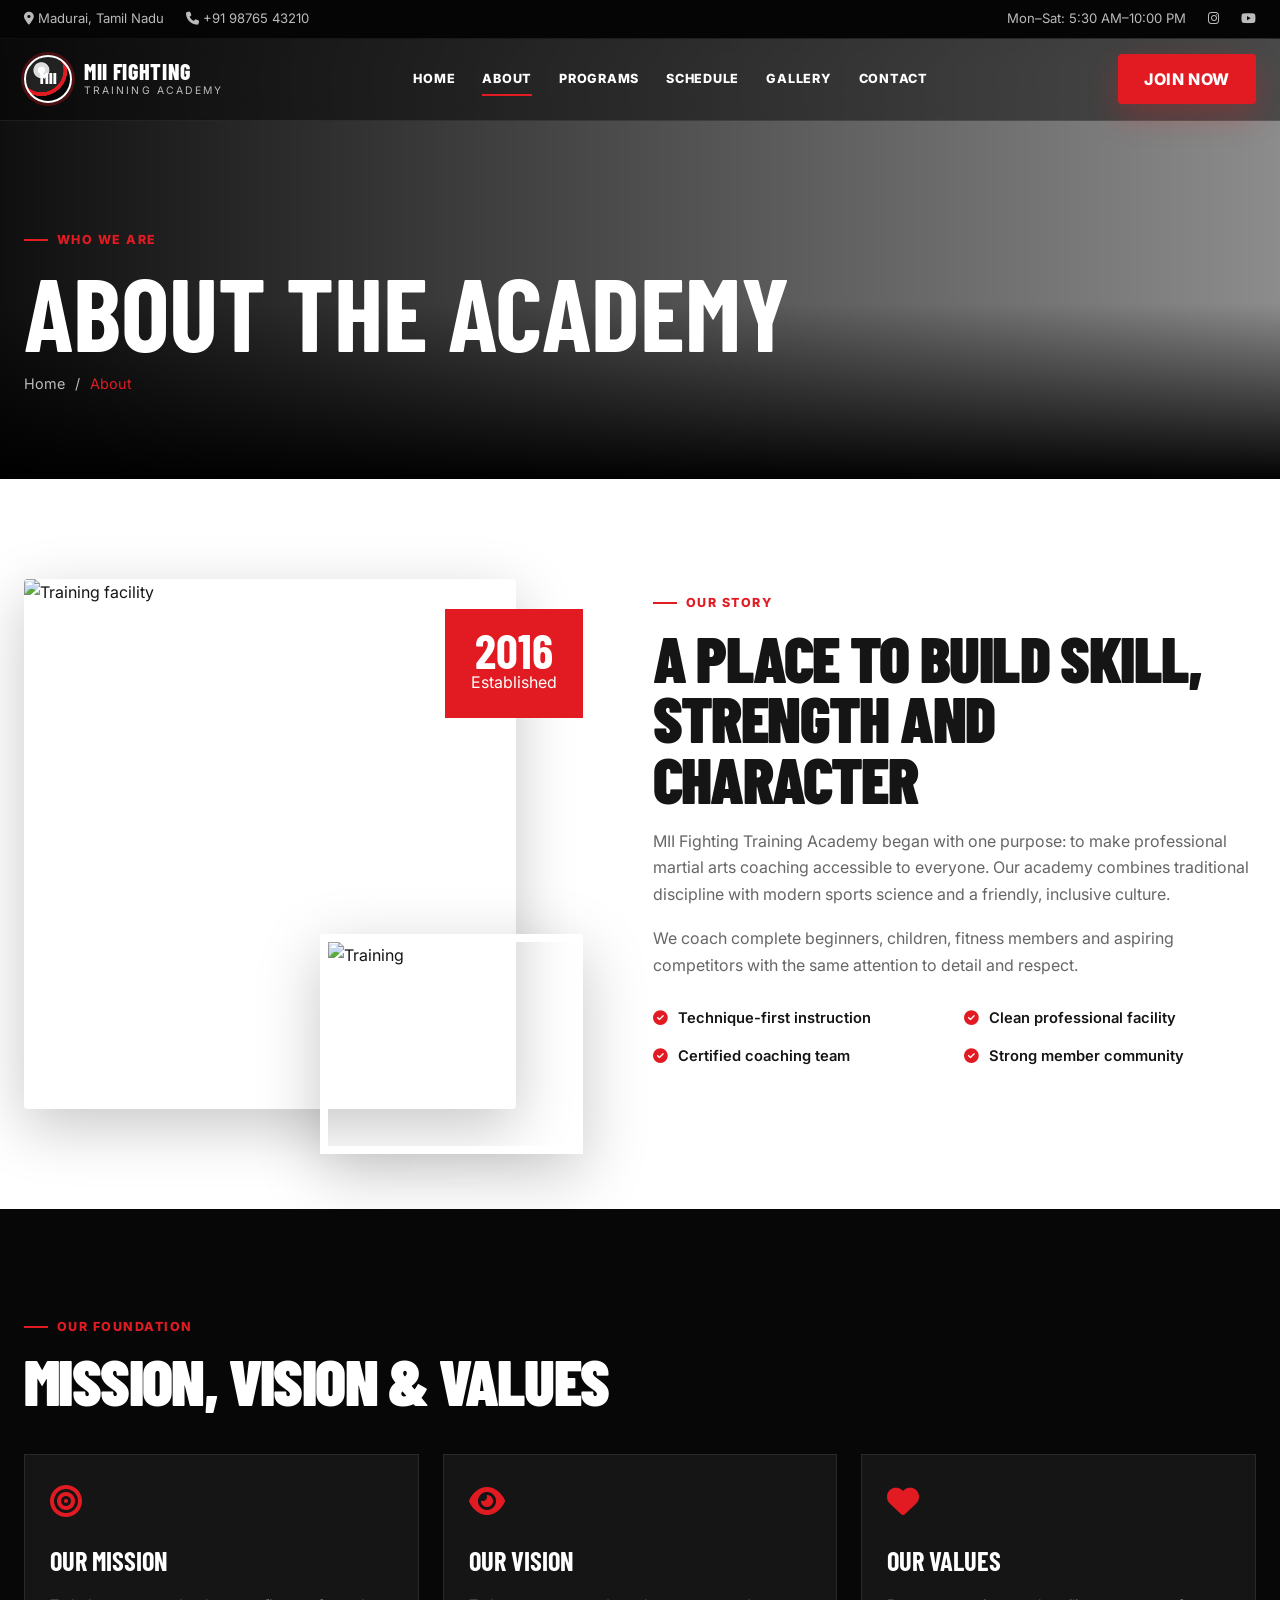
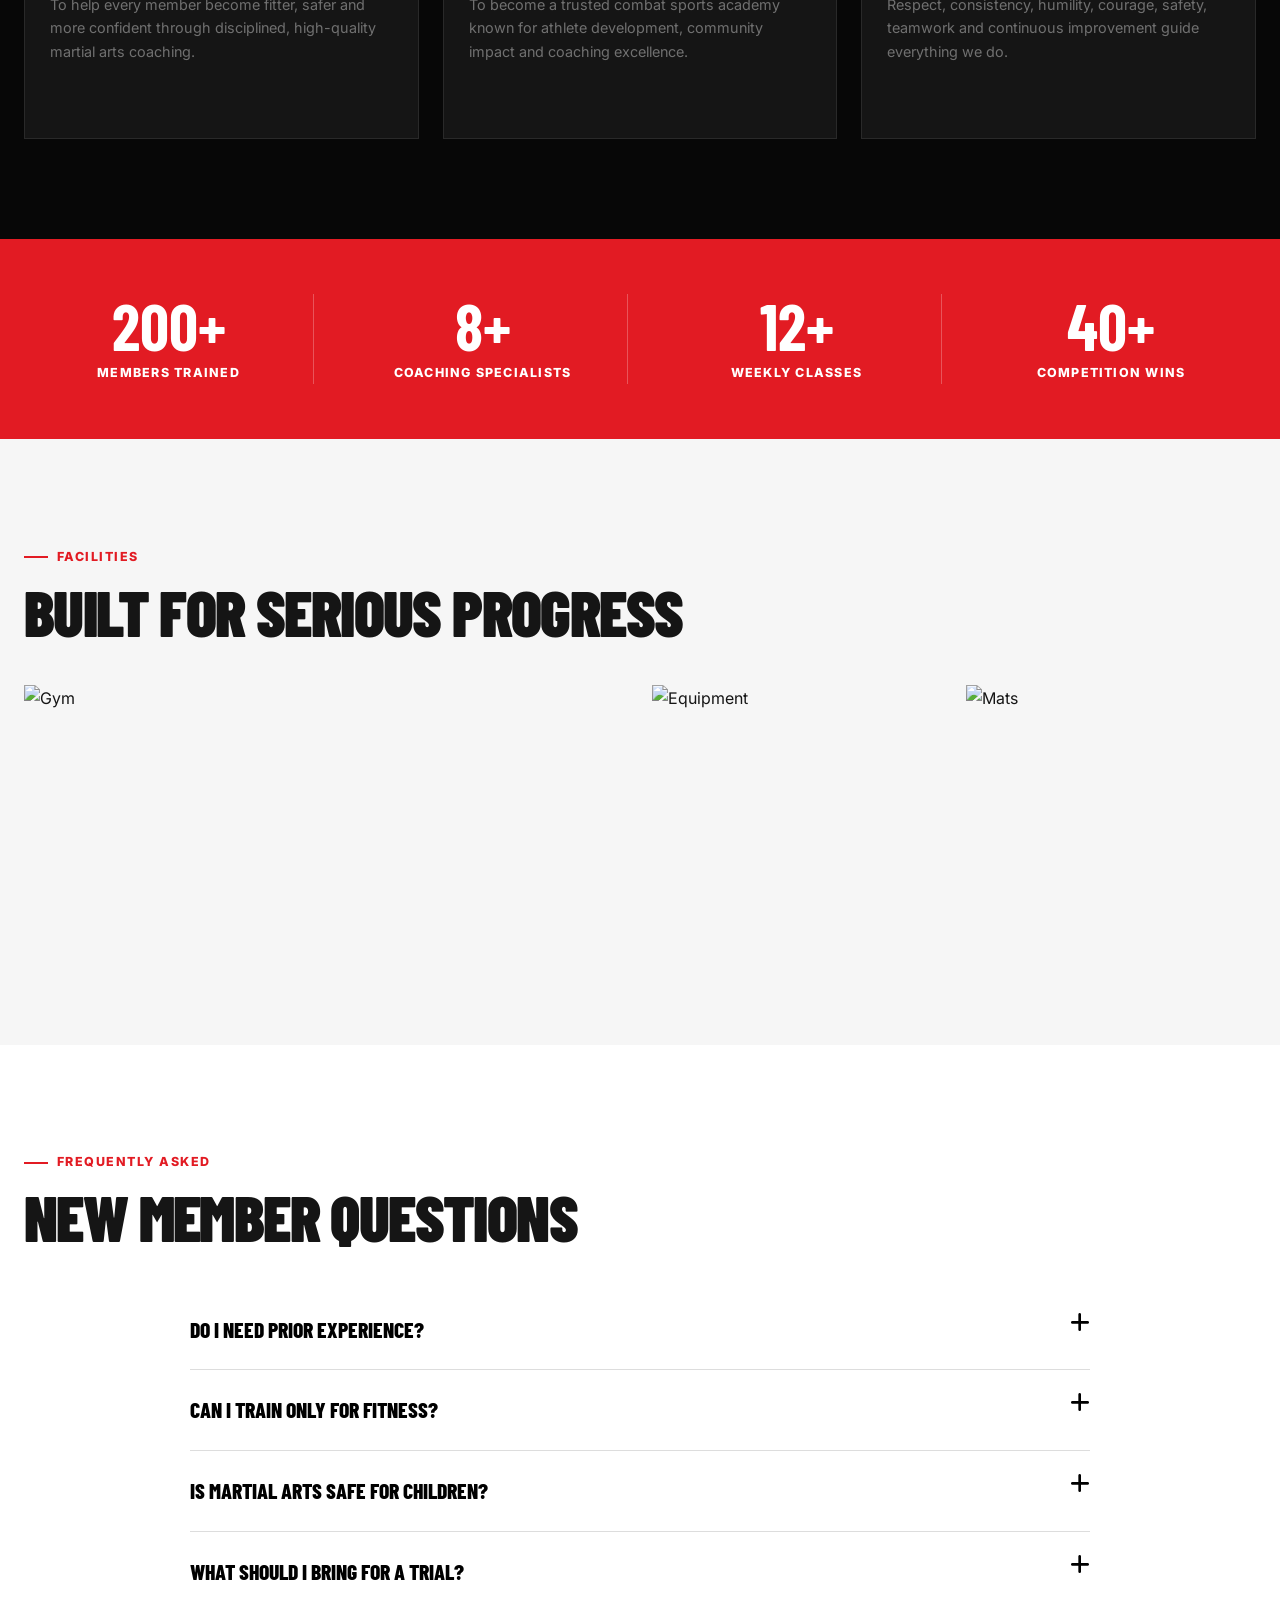
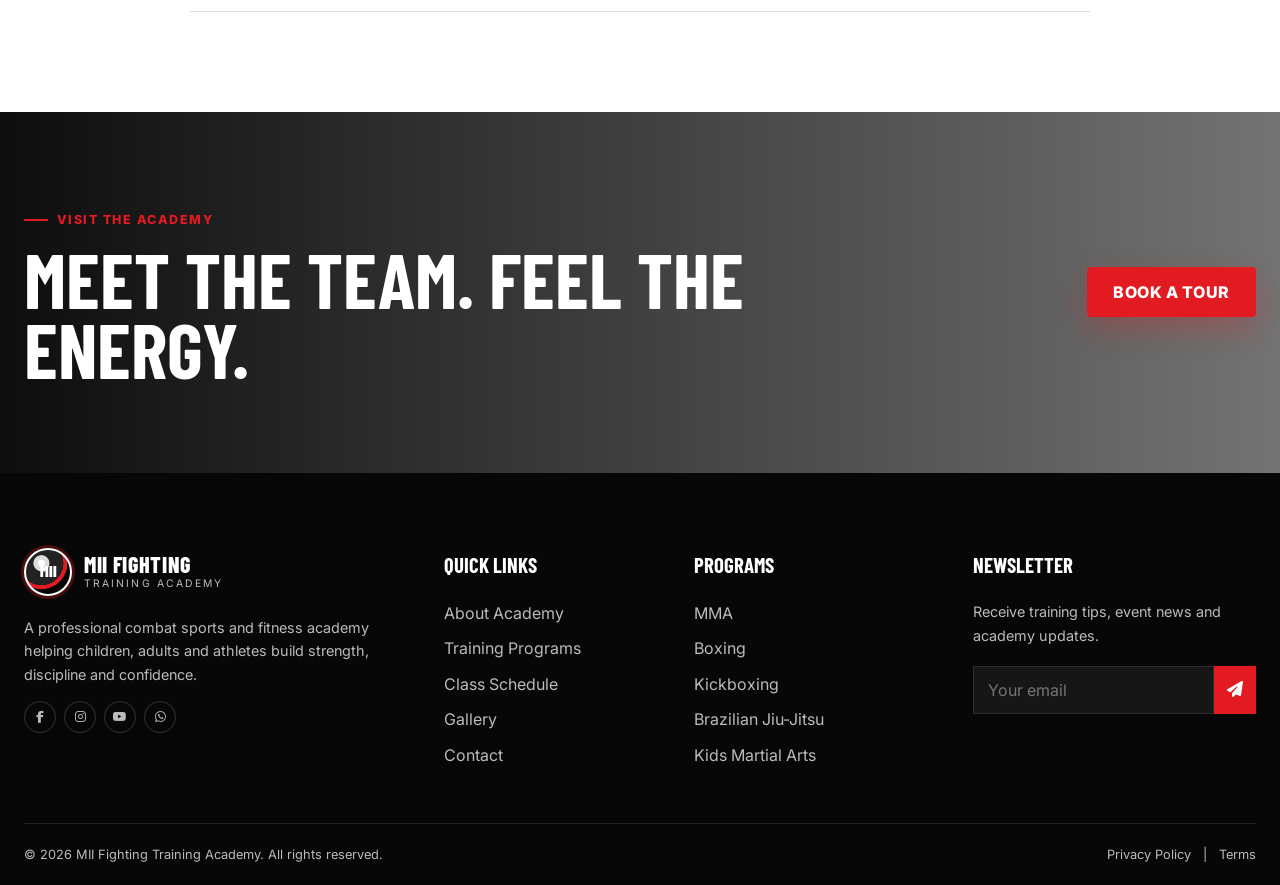
==== about.html @ aabef85d "Initial MII fighting academy website" ====
<!DOCTYPE html>
<html lang="en">
    <head>
        <meta charset="UTF-8">
        <meta name="viewport" content="width=device-width,initial-scale=1">
        <title>About | MII Fighting Academy</title>
        <link rel="stylesheet" href="assets/css/style.css">
        <link rel="stylesheet" href="https://cdnjs.cloudflare.com/ajax/libs/font-awesome/6.5.2/css/all.min.css">
    </head>
    <body>
        <div data-header></div>
        <section class="page-hero" style="background-image:url('https://images.unsplash.com/photo-1552072092-7f9b8d63efcb?auto=format&fit=crop&w=1900&q=90')">
            <div class="container">
                <div class="eyebrow">Who We Are</div>
                <h1>About The Academy</h1>
                <div class="breadcrumbs">
                    <a href="index.html">Home</a> /
                    <span>About</span>
                </div>
            </div>
        </section>
        <section class="section">
            <div class="container grid about-grid">
                <div class="about-visual reveal-left">
                    <img class="about-main" src="https://images.unsplash.com/photo-1534438327276-14e5300c3a48?auto=format&fit=crop&w=1000&q=85" alt="Training facility">
                    <img class="about-small float" src="https://images.unsplash.com/photo-1549476464-37392f717541?auto=format&fit=crop&w=700&q=85" alt="Training">
                    <div class="experience-badge">
                        <strong>2016</strong>
                        <span>Established</span>
                    </div>
                </div>
                <div class="reveal-right">
                    <div class="eyebrow">Our Story</div>
                    <h2 class="section-title">A Place To Build Skill, Strength And Character</h2>
                    <p class="section-copy">MII Fighting Training Academy began with one purpose: to make professional martial arts coaching accessible to everyone. Our academy combines traditional discipline with modern sports science and a friendly, inclusive culture.</p>
                    <p class="section-copy">We coach complete beginners, children, fitness members and aspiring competitors with the same attention to detail and respect.</p>
                    <ul class="check-list">
                        <li>
                            <i class="fa-solid fa-circle-check"></i> Technique-first instruction
                        </li>
                        <li>
                            <i class="fa-solid fa-circle-check"></i> Clean professional facility
                        </li>
                        <li>
                            <i class="fa-solid fa-circle-check"></i> Certified coaching team
                        </li>
                        <li>
                            <i class="fa-solid fa-circle-check"></i> Strong member community
                        </li>
                    </ul>
                </div>
            </div>
        </section>
        <section class="section dark">
            <div class="container">
                <div class="eyebrow">Our Foundation</div>
                <h2 class="section-title">Mission, Vision & Values</h2>
                <div class="grid program-grid">
                    <article class="class-card reveal" style="background:#151515;border-color:#292929;color:white">
                        <i class="fa-solid fa-bullseye"></i>
                        <h3>Our Mission</h3>
                        <p>To help every member become fitter, safer and more confident through disciplined, high-quality martial arts coaching.</p>
                    </article>
                    <article class="class-card reveal" style="background:#151515;border-color:#292929;color:white">
                        <i class="fa-solid fa-eye"></i>
                        <h3>Our Vision</h3>
                        <p>To become a trusted combat sports academy known for athlete development, community impact and coaching excellence.</p>
                    </article>
                    <article class="class-card reveal" style="background:#151515;border-color:#292929;color:white">
                        <i class="fa-solid fa-heart"></i>
                        <h3>Our Values</h3>
                        <p>Respect, consistency, humility, courage, safety, teamwork and continuous improvement guide everything we do.</p>
                    </article>
                </div>
            </div>
        </section>
        <section class="counter-section">
            <div class="container grid counter-grid">
                <div class="counter">
                    <strong data-count="500" data-suffix="+">0</strong>
                    <span>Members Trained</span>
                </div>
                <div class="counter">
                    <strong data-count="20" data-suffix="+">0</strong>
                    <span>Coaching Specialists</span>
                </div>
                <div class="counter">
                    <strong data-count="32" data-suffix="+">0</strong>
                    <span>Weekly Classes</span>
                </div>
                <div class="counter">
                    <strong data-count="100" data-suffix="+">0</strong>
                    <span>Competition Wins</span>
                </div>
            </div>
        </section>
        <section class="section soft">
            <div class="container">
                <div class="eyebrow">Facilities</div>
                <h2 class="section-title">Built For Serious Progress</h2>
                <div class="grid gallery-grid">
                    <div class="gallery-item wide reveal">
                        <img src="https://images.unsplash.com/photo-1571902943202-507ec2618e8f?auto=format&fit=crop&w=1200&q=85" alt="Gym">
                    </div>
                    <div class="gallery-item reveal">
                        <img src="https://images.unsplash.com/photo-1517963879433-6ad2b056d712?auto=format&fit=crop&w=800&q=85" alt="Equipment">
                    </div>
                    <div class="gallery-item reveal">
                        <img src="https://images.unsplash.com/photo-1534367610401-9f5ed68180aa?auto=format&fit=crop&w=800&q=85" alt="Mats">
                    </div>
                </div>
            </div>
        </section>
        <section class="section">
            <div class="container">
                <div class="eyebrow">Frequently Asked</div>
                <h2 class="section-title">New Member Questions</h2>
                <div class="faq-wrap">
                    <div class="faq-item">
                        <button class="faq-question">Do I need prior experience?
                            <i class="fa-solid fa-plus"></i>
                        </button>
                        <div class="faq-answer">
                            <p>No. Most members begin with no experience. Coaches will teach fundamentals and help you progress safely.</p>
                        </div>
                    </div>
                    <div class="faq-item">
                        <button class="faq-question">Can I train only for fitness?
                            <i class="fa-solid fa-plus"></i>
                        </button>
                        <div class="faq-answer">
                            <p>Yes. Competition is optional. Many members train for fitness, confidence, stress relief and self-defence.</p>
                        </div>
                    </div>
                    <div class="faq-item">
                        <button class="faq-question">Is martial arts safe for children?
                            <i class="fa-solid fa-plus"></i>
                        </button>
                        <div class="faq-answer">
                            <p>Our kids sessions are age-appropriate, supervised and focused on control, discipline and safe skill development.</p>
                        </div>
                    </div>
                    <div class="faq-item">
                        <button class="faq-question">What should I bring for a trial?
                            <i class="fa-solid fa-plus"></i>
                        </button>
                        <div class="faq-answer">
                            <p>Wear comfortable sports clothing, carry water and arrive ten minutes early. We provide guidance on equipment after your trial.</p>
                        </div>
                    </div>
                </div>
            </div>
        </section>
        <section class="cta">
            <div class="container cta-inner">
                <div>
                    <div class="eyebrow">Visit The Academy</div>
                    <h2>Meet The Team. Feel The Energy.</h2>
                </div>
                <a class="btn btn-primary" href="contact.html">Book A Tour</a>
            </div>
        </section>
        <div class="lightbox">
            <button class="lightbox-close">×</button>
            <img alt="Gallery preview">
        </div>
        <div data-footer></div>
        <script src="assets/js/components.js"></script>
        <script src="assets/js/main.js"></script>
    </body>
</html>
---- assets/css/style.css ----
@import url('https://fonts.googleapis.com/css2?family=Barlow+Condensed:wght@500;600;700;800;900&family=Inter:wght@400;500;600;700&display=swap');

:root {
  --red: #e21b23;
  --red-dark: #a90f15;
  --black: #070707;
  --black-2: #111;
  --charcoal: #1a1a1a;
  --white: #fff;
  --light: #f4f4f4;
  --muted: #a8a8a8;
  --border: rgba(255, 255, 255, .12);
  --shadow: 0 18px 60px rgba(0, 0, 0, .22);
  --container: 1240px;
}

* {
  box-sizing: border-box;
  margin: 0;
  padding: 0
}

html {
  scroll-behavior: smooth
}

body {
  font-family: Inter, sans-serif;
  background: #fff;
  color: #151515;
  line-height: 1.65;
  overflow-x: hidden
}

img {
  max-width: 100%;
  display: block
}

a {
  text-decoration: none;
  color: inherit
}

button,
input,
textarea,
select {
  font: inherit
}

button {
  cursor: pointer
}

.container {
  width: min(var(--container), calc(100% - 48px));
  margin: auto
}

.section {
  padding: 100px 0;
  position: relative
}

.section.dark {
  background: var(--black);
  color: white
}

.section.soft {
  background: #f6f6f6
}

.eyebrow {
  display: inline-flex;
  align-items: center;
  gap: 9px;
  text-transform: uppercase;
  letter-spacing: .12em;
  font-size: .78rem;
  font-weight: 800;
  color: var(--red);
  margin-bottom: 14px
}

.eyebrow:before {
  content: "";
  width: 24px;
  height: 2px;
  background: var(--red)
}

.section-title {
  font-family: "Barlow Condensed", sans-serif;
  font-size: clamp(2.3rem, 5vw, 4.6rem);
  line-height: .95;
  text-transform: uppercase;
  font-weight: 900;
  letter-spacing: -.025em
}

.section-copy {
  color: #666;
  max-width: 650px;
  margin-top: 18px
}

.dark .section-copy {
  color: #b7b7b7
}

.btn {
  display: inline-flex;
  align-items: center;
  justify-content: center;
  gap: 10px;
  min-height: 50px;
  padding: 0 25px;
  border-radius: 4px;
  font-weight: 800;
  text-transform: uppercase;
  letter-spacing: .04em;
  border: 1px solid transparent;
  transition: .3s ease
}

.btn-primary {
  background: var(--red);
  color: #fff;
  box-shadow: 0 12px 30px rgba(226, 27, 35, .28)
}

.btn-primary:hover {
  background: #ff3139;
  transform: translateY(-3px)
}

.btn-outline {
  border-color: rgba(255, 255, 255, .45);
  color: white;
  background: rgba(255, 255, 255, .02)
}

.btn-outline:hover {
  background: white;
  color: #111;
  transform: translateY(-3px)
}

.btn-dark {
  background: #111;
  color: #fff
}

.grid {
  display: grid;
  gap: 24px
}
/* =====================================================
   HEADER
===================================================== */

.topbar {
    background: #050505;
    color: #bbb;
    font-size: 0.82rem;
    border-bottom: 1px solid #1f1f1f;
}

.topbar-inner {
    height: 38px;
    display: flex;
    justify-content: space-between;
    align-items: center;
    gap: 20px;
}

.topbar-list {
    display: flex;
    align-items: center;
    gap: 22px;
}


/* =====================================================
   MAIN NAVBAR
===================================================== */

.site-header {
    position: fixed;
    top: 38px;
    left: 0;
    right: 0;
    width: 100%;
    z-index: 1000;

    background: rgba(5, 5, 5, 0.48);
    backdrop-filter: blur(12px);
    -webkit-backdrop-filter: blur(12px);

    border-bottom: 1px solid rgba(255, 255, 255, 0.08);
    transition:
        top 0.35s ease,
        background 0.35s ease,
        box-shadow 0.35s ease;
}

.site-header.scrolled {
    top: 0;
    background: rgba(5, 5, 5, 0.96);
    box-shadow: 0 10px 40px rgba(0, 0, 0, 0.3);
}

.nav {
    width: min(var(--container), calc(100% - 48px));
    height: 82px;
    margin: 0 auto;

    display: flex;
    align-items: center;
    justify-content: space-between;
    gap: 24px;
}


/* =====================================================
   BRAND
===================================================== */

.brand {
    display: flex;
    align-items: center;
    gap: 12px;

    color: #fff;
    min-width: max-content;
    flex-shrink: 0;
}

.brand-mark {
    position: relative;

    width: 48px;
    height: 48px;
    flex: 0 0 48px;

    border-radius: 50%;
    border: 2px solid #fff;

    background:
        radial-gradient(
            circle at 35% 30%,
            #fff 0 8%,
            #dcdcdc 9% 18%,
            #222 20% 52%,
            var(--red) 53% 61%,
            #050505 62%
        );

    box-shadow: 0 0 0 3px rgba(226, 27, 35, 0.3);
}

.brand-mark::after {
    content: "MII";

    position: absolute;
    inset: 0;

    display: grid;
    place-items: center;

    font-family: "Barlow Condensed", sans-serif;
    font-size: 0.95rem;
    font-weight: 900;
}

.brand-text {
    min-width: 0;
}

.brand-text strong {
    display: block;

    font-family: "Barlow Condensed", sans-serif;
    font-size: 1.38rem;
    font-weight: 800;
    line-height: 0.95;
    letter-spacing: 0.03em;

    white-space: nowrap;
}

.brand-text span {
    display: block;

    margin-top: 4px;

    color: #bbb;
    font-size: 0.65rem;
    line-height: 1;
    letter-spacing: 0.2em;
    text-transform: uppercase;

    white-space: nowrap;
}


/* =====================================================
   NAV LINKS
===================================================== */

.nav-links {
    display: flex;
    align-items: center;
    gap: 27px;

    color: #fff;
    font-size: 0.79rem;
    font-weight: 800;
    letter-spacing: 0.06em;
    text-transform: uppercase;
}

.nav-links a {
    position: relative;
    padding: 30px 0;
    white-space: nowrap;
}

.nav-links a::after {
    content: "";

    position: absolute;
    left: 0;
    bottom: 23px;

    width: 0;
    height: 2px;

    background: var(--red);
    transition: width 0.3s ease;
}

.nav-links a:hover::after,
.nav-links a.active::after {
    width: 100%;
}


/* =====================================================
   MOBILE MENU BUTTON
===================================================== */

.menu-toggle {
    display: none;

    width: 46px;
    height: 46px;
    flex: 0 0 46px;

    padding: 0;

    border: 1px solid var(--border);
    border-radius: 4px;

    background: #111;
    color: #fff;

    font-size: 1.3rem;
    line-height: 1;
}


/* =====================================================
   HERO SLIDER
===================================================== */

.hero {
    position: relative;

    width: 100%;
    min-height: 850px;

    overflow: hidden;

    background: #050505;
    color: #fff;
}

.hero-slide {
    position: absolute;
    inset: 0;

    width: 100%;
    height: 100%;

    display: flex;
    align-items: center;

    padding-top: 120px;

    opacity: 0;
    visibility: hidden;

    transition:
        opacity 0.8s ease,
        visibility 0.8s ease;
}

.hero-slide.active {
    opacity: 1;
    visibility: visible;
}

.hero-slide::before {
    content: "";

    position: absolute;
    inset: 0;
    z-index: 1;

    background:
        linear-gradient(
            90deg,
            #050505 4%,
            rgba(5, 5, 5, 0.93) 37%,
            rgba(5, 5, 5, 0.5) 63%,
            rgba(5, 5, 5, 0.15) 100%
        ),
        linear-gradient(
            0deg,
            #050505 0%,
            transparent 26%
        );
}

.hero-bg {
    position: absolute;
    inset: 0;

    width: 100%;
    height: 100%;

    object-fit: cover;
    object-position: center;

    filter: saturate(0.75) contrast(1.12);

    transform: scale(1.06);
    transition: transform 8s ease;
}

.hero-slide.active .hero-bg {
    transform: scale(1);
}

.hero-slide > .container {
    position: relative;
    z-index: 2;
}

.hero-content {
    position: relative;
    z-index: 2;

    width: 100%;
    max-width: 710px;
}

.hero-kicker {
    margin-bottom: 14px;

    color: var(--red);

    font-size: 0.9rem;
    font-weight: 900;
    letter-spacing: 0.13em;
    line-height: 1.4;
    text-transform: uppercase;
}

.hero h1 {
    font-family: "Barlow Condensed", sans-serif;
    font-size: clamp(4rem, 8vw, 7.8rem);
    font-weight: 900;
    line-height: 0.82;
    letter-spacing: -0.03em;
    text-transform: uppercase;
}

.hero h1 span {
    display: block;
    color: var(--red);
}

.hero p {
    width: 100%;
    max-width: 600px;

    margin: 24px 0 30px;

    color: #d0d0d0;
    font-size: 1.02rem;
    line-height: 1.7;
}

.hero-actions {
    display: flex;
    flex-wrap: wrap;
    gap: 14px;
}


/* =====================================================
   HERO DOTS
===================================================== */

.hero-dots {
    position: absolute;
    top: 50%;
    right: 5%;
    z-index: 4;

    display: flex;
    flex-direction: column;
    gap: 12px;

    transform: translateY(-50%);
}

.hero-dot {
    width: 11px;
    height: 11px;
    padding: 0;

    border: 1px solid #fff;
    border-radius: 50%;

    background: transparent;

    transition:
        background 0.3s ease,
        transform 0.3s ease,
        border-color 0.3s ease;
}

.hero-dot.active {
    background: var(--red);
    border-color: var(--red);
    transform: scale(1.25);
}


/* =====================================================
   HERO FEATURE STRIP
===================================================== */

.hero-bottom {
    position: absolute;
    left: 0;
    right: 0;
    bottom: 0;
    z-index: 5;

    width: 100%;
    max-width: 100%;

    overflow: hidden;
}

.hero-bottom > .container {
    width: min(var(--container), calc(100% - 48px));
    margin: 0 auto;
}

.feature-strip {
    width: 100%;

    display: grid;
    grid-template-columns: repeat(4, minmax(0, 1fr));

    background: rgba(17, 17, 17, 0.96);
    border-top: 1px solid var(--border);
    box-shadow: var(--shadow);

    overflow: hidden;
}

.feature-item {
    width: 100%;
    min-width: 0;

    padding: 23px 25px;

    display: flex;
    align-items: center;
    gap: 15px;

    border-right: 1px solid var(--border);
}

.feature-item:last-child {
    border-right: 0;
}

.feature-icon {
    width: 46px;
    height: 46px;
    flex: 0 0 46px;

    display: grid;
    place-items: center;

    border: 1px solid rgba(226, 27, 35, 0.5);
    border-radius: 50%;

    color: var(--red);
    font-size: 1.2rem;
}

.feature-item > div:last-child {
    min-width: 0;
}

.feature-item strong {
    display: block;

    font-family: "Barlow Condensed", sans-serif;
    font-size: 1.15rem;
    line-height: 1.1;
    text-transform: uppercase;
}

.feature-item small {
    display: block;

    margin-top: 3px;

    color: #aaa;
    font-size: 0.76rem;
    line-height: 1.35;
}


/* =====================================================
   INNER PAGE HERO
===================================================== */

.page-hero {
    position: relative;

    min-height: 440px;

    display: flex;
    align-items: flex-end;

    padding: 180px 0 80px;

    background-size: cover;
    background-position: center;

    color: #fff;
    overflow: hidden;
}

.page-hero::before {
    content: "";

    position: absolute;
    inset: 0;

    background:
        linear-gradient(
            90deg,
            rgba(0, 0, 0, 0.94),
            rgba(0, 0, 0, 0.45)
        ),
        linear-gradient(
            0deg,
            #050505 0%,
            transparent 40%
        );
}

.page-hero .container {
    position: relative;
    z-index: 1;
}

.page-hero h1 {
    font-family: "Barlow Condensed", sans-serif;
    font-size: clamp(3.5rem, 8vw, 6.5rem);
    line-height: 0.9;
    text-transform: uppercase;
}

.breadcrumbs {
    display: flex;
    flex-wrap: wrap;
    gap: 10px;

    margin-top: 15px;

    color: #bbb;
    font-size: 0.9rem;
}

.breadcrumbs span {
    color: var(--red);
}


/* =====================================================
   TABLET NAVIGATION
===================================================== */

@media (max-width: 1080px) {

    .nav {
        width: calc(100% - 40px);
    }

    .menu-toggle {
        display: grid;
        place-items: center;
    }

    .nav > .btn {
        display: none;
    }

    .nav-links {
        position: fixed;
        top: 82px;
        right: -100%;

        width: min(360px, 90vw);
        height: calc(100dvh - 82px);

        padding: 28px 24px;

        display: flex;
        flex-direction: column;
        align-items: flex-start;
        gap: 0;

        overflow-y: auto;

        background: #090909;
        box-shadow: -15px 20px 50px rgba(0, 0, 0, 0.4);

        transition: right 0.35s ease;
    }

    .site-header:not(.scrolled) .nav-links {
        top: 82px;
    }

    .nav-links.open {
        right: 0;
    }

    .nav-links a {
        width: 100%;
        padding: 16px 0;

        border-bottom: 1px solid #222;
    }

    .nav-links a::after {
        bottom: 8px;
    }

    .feature-strip {
        grid-template-columns: repeat(2, minmax(0, 1fr));
    }
}


/* =====================================================
   MOBILE
===================================================== */

@media (max-width: 700px) {

    html,
    body {
        width: 100%;
        max-width: 100%;
        overflow-x: hidden;
    }

    .topbar {
        display: none;
    }

    .site-header,
    .site-header.scrolled {
        top: 0;
    }


    /* Navbar */

    .nav {
        width: 100%;
        height: 72px;

        padding: 0 18px;
        margin: 0;

        gap: 10px;
    }

    .brand {
        min-width: 0;
        flex: 1;
        gap: 10px;
        overflow: hidden;
    }

    .brand-mark {
        width: 40px;
        height: 40px;
        flex: 0 0 40px;
    }

    .brand-mark::after {
        font-size: 0.8rem;
    }

    .brand-text {
        min-width: 0;
        overflow: hidden;
    }

    .brand-text strong {
        max-width: 100%;

        font-size: 1.06rem;

        white-space: nowrap;
        overflow: hidden;
        text-overflow: ellipsis;
    }

    .brand-text span {
        max-width: 100%;

        font-size: 0.52rem;
        letter-spacing: 0.12em;

        white-space: nowrap;
        overflow: hidden;
        text-overflow: ellipsis;
    }

    .menu-toggle {
        width: 42px;
        height: 42px;
        flex: 0 0 42px;

        display: grid;
        place-items: center;
    }

    .nav-links {
        top: 72px !important;
        right: -100%;

        width: 100%;
        max-width: 100%;
        height: calc(100dvh - 72px);

        padding: 22px 20px;
    }

    .nav-links.open {
        right: 0;
    }


    /* Hero */

    .hero {
        min-height: 720px;
    }

    .hero-slide {
        padding-top: 72px;
        align-items: flex-start;
    }

    .hero-slide > .container {
        width: 100%;
        max-width: 100%;

        padding: 0 20px;
        margin: 0;
    }

    .hero-bg {
        object-position: 62% center;
    }

    .hero-slide::before {
        background:
            linear-gradient(
                90deg,
                rgba(5, 5, 5, 0.97) 0%,
                rgba(5, 5, 5, 0.88) 42%,
                rgba(5, 5, 5, 0.35) 100%
            ),
            linear-gradient(
                0deg,
                #050505 0%,
                transparent 45%
            );
    }

    .hero-content {
        width: 100%;
        max-width: 100%;

        padding-top: 74px;
    }

    .hero-kicker {
        margin-bottom: 11px;

        font-size: 0.69rem;
        letter-spacing: 0.1em;
    }

    .hero h1 {
        max-width: 95%;

        font-size: clamp(3rem, 15vw, 4rem);
        line-height: 0.86;
    }

    .hero p {
        max-width: 340px;

        margin: 18px 0 22px;

        font-size: 0.87rem;
        line-height: 1.55;
    }

    .hero-actions {
        flex-direction: column;
        align-items: flex-start;
        gap: 10px;
    }

    .hero-actions .btn {
        width: auto;
        min-width: 145px;
        min-height: 46px;
        padding: 0 18px;
    }

    .hero-dots {
        display: none;
    }


    /* Feature strip */

    .hero-bottom {
        left: 0;
        right: 0;
        bottom: 0;

        width: 100%;
        max-width: 100%;

        overflow: hidden;
    }

    .hero-bottom > .container {
        width: 100%;
        max-width: 100%;

        padding: 0;
        margin: 0;
    }

    .feature-strip {
        width: 100%;
        max-width: 100%;

        grid-template-columns: minmax(0, 1fr);

        margin: 0;
        padding: 0;

        overflow: hidden;
    }

    .feature-item {
        width: 100%;
        max-width: 100%;
        min-width: 0;

        padding: 14px 20px;

        gap: 13px;

        border-right: 0;
        border-bottom: 1px solid rgba(255, 255, 255, 0.1);

        overflow: hidden;
    }

    .feature-item:nth-child(n + 3) {
        display: none;
    }

    .feature-item:nth-child(2) {
        border-bottom: 0;
    }

    .feature-icon {
        width: 40px;
        height: 40px;
        flex: 0 0 40px;

        font-size: 1rem;
    }

    .feature-item strong {
        font-size: 0.96rem;
    }

    .feature-item small {
        font-size: 0.7rem;
    }


    /* Inner pages */

    .page-hero {
        min-height: 350px;
        padding: 125px 0 55px;
    }

    .page-hero .container {
        width: 100%;
        padding-left: 18px;
        padding-right: 18px;
    }

    .page-hero h1 {
        font-size: clamp(3rem, 14vw, 3.8rem);
    }

    .breadcrumbs {
        font-size: 0.8rem;
    }
}


/* =====================================================
   VERY SMALL MOBILE
===================================================== */

@media (max-width: 420px) {

    .nav {
        padding-left: 15px;
        padding-right: 15px;
    }

    .brand {
        gap: 8px;
    }

    .brand-mark {
        width: 38px;
        height: 38px;
        flex-basis: 38px;
    }

    .brand-text strong {
        font-size: 0.96rem;
    }

    .brand-text span {
        font-size: 0.48rem;
        letter-spacing: 0.09em;
    }

    .menu-toggle {
        width: 40px;
        height: 40px;
        flex-basis: 40px;
    }

    .hero {
        min-height: 700px;
    }

    .hero-slide > .container {
        padding-left: 17px;
        padding-right: 17px;
    }

    .hero-content {
        padding-top: 68px;
    }

    .hero h1 {
        font-size: 3.08rem;
    }

    .hero p {
        max-width: 300px;
        font-size: 0.82rem;
    }

    .feature-item {
        padding: 13px 17px;
    }
}

/* About */
.about-grid {
  grid-template-columns: 1fr 1.08fr;
  align-items: center;
  gap: 70px
}

.about-visual {
  position: relative
}

.about-main {
  width: 88%;
  height: 530px;
  object-fit: cover;
  border-radius: 4px;
  box-shadow: var(--shadow)
}

.about-small {
  position: absolute;
  width: 47%;
  height: 220px;
  object-fit: cover;
  right: 0;
  bottom: -45px;
  border: 8px solid white;
  box-shadow: var(--shadow)
}

.experience-badge {
  position: absolute;
  right: 0;
  top: 30px;
  background: var(--red);
  color: white;
  padding: 22px 26px;
  text-align: center
}

.experience-badge strong {
  font-family: "Barlow Condensed";
  font-size: 3rem;
  line-height: .8;
  display: block
}

.check-list {
  display: grid;
  grid-template-columns: 1fr 1fr;
  gap: 14px 20px;
  margin: 28px 0 34px
}

.check-list li {
  list-style: none;
  display: flex;
  gap: 10px;
  font-weight: 600;
  font-size: .92rem
}

.check-list i {
  color: var(--red);
  margin-top: 5px
}

/* Cards */
.class-grid {
  grid-template-columns: repeat(4, 1fr);
  margin-top: 48px
}

.class-card {
  background: #fff;
  border: 1px solid #e8e8e8;
  padding: 30px 25px;
  min-height: 285px;
  transition: .35s;
  position: relative;
  overflow: hidden
}

.class-card:before {
  content: "";
  position: absolute;
  left: 0;
  bottom: 0;
  width: 100%;
  height: 4px;
  background: var(--red);
  transform: scaleX(0);
  transform-origin: left;
  transition: .35s
}

.class-card:hover {
  transform: translateY(-10px);
  box-shadow: var(--shadow);
  border-color: transparent
}

.class-card:hover:before {
  transform: scaleX(1)
}

.class-card i {
  font-size: 2rem;
  color: var(--red);
  margin-bottom: 22px
}

.class-card h3 {
  font-family: "Barlow Condensed";
  font-size: 1.65rem;
  text-transform: uppercase;
  margin-bottom: 10px
}

.class-card p {
  color: #707070;
  font-size: .9rem
}

.text-link {
  display: inline-flex;
  margin-top: 20px;
  color: var(--red);
  font-size: .78rem;
  font-weight: 900;
  text-transform: uppercase;
  letter-spacing: .06em
}

.program-grid {
  grid-template-columns: repeat(3, 1fr);
  margin-top: 42px
}

.program-card {
  height: 430px;
  position: relative;
  overflow: hidden;
  border-radius: 4px
}

.program-card img {
  width: 100%;
  height: 100%;
  object-fit: cover;
  transition: .6s
}

.program-card:after {
  content: "";
  position: absolute;
  inset: 0;
  background: linear-gradient(0deg, rgba(0, 0, 0, .96), rgba(0, 0, 0, .05) 70%)
}

.program-card:hover img {
  transform: scale(1.08)
}

.program-content {
  position: absolute;
  z-index: 2;
  bottom: 0;
  padding: 28px;
  color: #fff
}

.program-content h3 {
  font-family: "Barlow Condensed";
  font-size: 2rem;
  text-transform: uppercase
}

.program-content p {
  color: #ccc;
  font-size: .9rem;
  margin-top: 8px
}

.tag {
  display: inline-flex;
  background: var(--red);
  font-size: .68rem;
  padding: 5px 9px;
  font-weight: 800;
  text-transform: uppercase;
  margin-bottom: 12px
}

/* Benefits */
.split-dark {
  display: grid;
  grid-template-columns: 1fr 1fr;
  min-height: 650px
}

.split-image {
  min-height: 650px;
  background-size: cover;
  background-position: center
}

.split-content {
  background: #111;
  color: #fff;
  padding: 85px max(40px, calc((100vw - var(--container))/2)) 85px 70px
}

.benefit-list {
  display: grid;
  gap: 22px;
  margin-top: 35px
}

.benefit {
  display: flex;
  gap: 18px
}

.benefit-number {
  font-family: "Barlow Condensed";
  font-size: 1.5rem;
  color: var(--red);
  font-weight: 900
}

.benefit h4 {
  font-family: "Barlow Condensed";
  font-size: 1.35rem;
  text-transform: uppercase
}

.benefit p {
  color: #aaa;
  font-size: .9rem
}

/* Counters */
.counter-section {
  background: var(--red);
  color: white;
  padding: 55px 0
}

.counter-grid {
  grid-template-columns: repeat(4, 1fr)
}

.counter {
  text-align: center;
  border-right: 1px solid rgba(255, 255, 255, .25)
}

.counter:last-child {
  border: none
}

.counter strong {
  font-family: "Barlow Condensed";
  font-size: 4rem;
  line-height: 1;
  display: block
}

.counter span {
  text-transform: uppercase;
  font-size: .78rem;
  letter-spacing: .1em;
  font-weight: 800
}

/* trainers */
.trainer-grid {
  grid-template-columns: repeat(4, 1fr);
  margin-top: 45px
}

.trainer-card {
  background: #111;
  color: #fff;
  overflow: hidden
}

.trainer-img {
  height: 340px;
  overflow: hidden;
  position: relative
}

.trainer-img img {
  width: 100%;
  height: 100%;
  object-fit: cover;
  filter: grayscale(100%);
  transition: .5s
}

.trainer-card:hover .trainer-img img {
  filter: grayscale(0);
  transform: scale(1.06)
}

.trainer-info {
  padding: 22px
}

.trainer-info h3 {
  font-family: "Barlow Condensed";
  font-size: 1.55rem;
  text-transform: uppercase
}

.trainer-info span {
  color: var(--red);
  font-size: .78rem;
  text-transform: uppercase;
  font-weight: 800
}

.socials {
  display: flex;
  gap: 8px;
  margin-top: 14px
}

.socials a {
  width: 32px;
  height: 32px;
  display: grid;
  place-items: center;
  border: 1px solid #333;
  border-radius: 50%;
  font-size: .75rem
}

.socials a:hover {
  background: var(--red);
  border-color: var(--red)
}

/* schedule */
.schedule-tabs {
  display: flex;
  justify-content: center;
  flex-wrap: wrap;
  gap: 10px;
  margin: 35px 0
}

.schedule-tab {
  border: 1px solid #ddd;
  background: white;
  padding: 11px 20px;
  font-weight: 800;
  text-transform: uppercase;
  font-size: .76rem
}

.schedule-tab.active {
  background: var(--red);
  border-color: var(--red);
  color: white
}

.schedule-table {
  width: 100%;
  border-collapse: collapse;
  background: #fff;
  box-shadow: var(--shadow)
}

.schedule-table th,
.schedule-table td {
  padding: 18px;
  border: 1px solid #e9e9e9;
  text-align: left
}

.schedule-table th {
  background: #111;
  color: white;
  text-transform: uppercase;
  font-family: "Barlow Condensed";
  font-size: 1.12rem
}

.schedule-table .class-name {
  font-weight: 800;
  color: var(--red)
}

/* Testimonials */
.testimonial-wrap {
  margin-top: 44px;
  overflow: hidden
}

.testimonial-track {
  display: flex;
  transition: .5s ease
}

.testimonial-card {
  min-width: calc(33.333% - 16px);
  margin-right: 24px;
  background: #fff;
  border: 1px solid #e3e3e3;
  padding: 32px
}

.testimonial-card .quote {
  font-size: 2.2rem;
  color: var(--red);
  line-height: 1
}

.testimonial-card p {
  color: #555;
  margin: 14px 0 22px
}

.member {
  display: flex;
  align-items: center;
  gap: 12px
}

.member img {
  width: 48px;
  height: 48px;
  border-radius: 50%;
  object-fit: cover
}

.member strong {
  display: block
}

.member small {
  color: #888
}

.slider-controls {
  display: flex;
  justify-content: center;
  gap: 10px;
  margin-top: 28px
}

.slider-btn {
  width: 44px;
  height: 44px;
  border: 1px solid #ddd;
  background: white
}

.slider-btn:hover {
  background: var(--red);
  color: white;
  border-color: var(--red)
}

/* Gallery */
.gallery-grid {
  grid-template-columns: repeat(4, 1fr);
  margin-top: 42px
}

.gallery-item {
  height: 260px;
  overflow: hidden;
  position: relative;
  cursor: pointer
}

.gallery-item.wide {
  grid-column: span 2
}

.gallery-item img {
  width: 100%;
  height: 100%;
  object-fit: cover;
  transition: .55s
}

.gallery-item:after {
  content: "+";
  position: absolute;
  inset: 0;
  background: rgba(226, 27, 35, .7);
  display: grid;
  place-items: center;
  color: white;
  font-size: 3rem;
  opacity: 0;
  transition: .35s
}

.gallery-item:hover img {
  transform: scale(1.1)
}

.gallery-item:hover:after {
  opacity: 1
}

.lightbox {
  position: fixed;
  inset: 0;
  background: rgba(0, 0, 0, .92);
  z-index: 2000;
  display: none;
  place-items: center;
  padding: 30px
}

.lightbox.open {
  display: grid
}

.lightbox img {
  max-height: 88vh;
  max-width: 92vw
}

.lightbox-close {
  position: absolute;
  right: 28px;
  top: 22px;
  color: white;
  background: none;
  border: 0;
  font-size: 2.2rem
}

/* Pricing */
.pricing-grid {
  grid-template-columns: repeat(3, 1fr);
  margin-top: 45px
}

.price-card {
  background: white;
  border: 1px solid #e6e6e6;
  padding: 38px;
  position: relative
}

.price-card.featured {
  background: #111;
  color: white;
  transform: translateY(-15px);
  box-shadow: var(--shadow);
  border-top: 5px solid var(--red)
}

.price-card h3 {
  font-family: "Barlow Condensed";
  font-size: 1.8rem;
  text-transform: uppercase
}

.price {
  font-family: "Barlow Condensed";
  font-size: 4rem;
  font-weight: 900;
  color: var(--red);
  line-height: 1;
  margin: 18px 0
}

.price small {
  font: 500 .85rem Inter;
  color: #888
}

.price-list {
  display: grid;
  gap: 12px;
  margin: 25px 0
}

.price-list li {
  list-style: none
}

.price-list i {
  color: var(--red);
  margin-right: 8px
}

/* FAQ */
.faq-wrap {
  max-width: 900px;
  margin: 42px auto 0
}

.faq-item {
  border-bottom: 1px solid #ddd
}

.faq-question {
  width: 100%;
  background: none;
  border: 0;
  padding: 22px 0;
  display: flex;
  justify-content: space-between;
  text-align: left;
  font-family: "Barlow Condensed";
  font-size: 1.35rem;
  font-weight: 800;
  text-transform: uppercase
}

.faq-answer {
  max-height: 0;
  overflow: hidden;
  transition: .35s
}

.faq-answer p {
  padding: 0 0 22px;
  color: #666
}

.faq-item.open .faq-answer {
  max-height: 200px
}

.faq-item.open .faq-question i {
  transform: rotate(45deg)
}

/* CTA */
.cta {
  padding: 90px 0;
  background: linear-gradient(90deg, rgba(0, 0, 0, .95), rgba(0, 0, 0, .55)), url('https://images.unsplash.com/photo-1549719386-74dfcbf7dbed?auto=format&fit=crop&w=1800&q=85') center/cover fixed;
  color: #fff
}

.cta-inner {
  display: flex;
  justify-content: space-between;
  align-items: center;
  gap: 35px
}

.cta h2 {
  font-family: "Barlow Condensed";
  font-size: clamp(2.8rem, 6vw, 5rem);
  line-height: .9;
  text-transform: uppercase;
  max-width: 750px
}

/* Contact */
.contact-grid {
  grid-template-columns: .85fr 1.15fr;
  gap: 50px;
  margin-top: 40px
}

.contact-panel {
  background: #111;
  color: white;
  padding: 40px
}

.contact-item {
  display: flex;
  gap: 16px;
  padding: 22px 0;
  border-bottom: 1px solid #2b2b2b
}

.contact-item i {
  color: var(--red);
  font-size: 1.2rem;
  margin-top: 5px
}

.contact-item h4 {
  font-family: "Barlow Condensed";
  text-transform: uppercase;
  font-size: 1.3rem
}

.contact-item p {
  color: #aaa
}

.contact-form {
  display: grid;
  grid-template-columns: 1fr 1fr;
  gap: 18px
}

.form-group.full {
  grid-column: 1/-1
}

.form-control {
  width: 100%;
  min-height: 54px;
  border: 1px solid #ddd;
  padding: 0 16px;
  background: #fff
}

.form-control:focus {
  outline: 2px solid rgba(226, 27, 35, .2);
  border-color: var(--red)
}

textarea.form-control {
  height: 150px;
  padding-top: 14px;
  resize: vertical
}

.map {
  height: 380px;
  background: url('https://images.unsplash.com/photo-1526772662000-3f88f10405ff?auto=format&fit=crop&w=1600&q=80') center/cover;
  position: relative
}

.map:after {
  content: "MADURAI TRAINING CENTRE";
  position: absolute;
  inset: 0;
  background: rgba(0, 0, 0, .55);
  display: grid;
  place-items: center;
  color: white;
  font-family: "Barlow Condensed";
  font-size: 2.3rem;
  font-weight: 900;
  letter-spacing: .05em
}

/* Blog */
.blog-grid {
  grid-template-columns: repeat(3, 1fr);
  margin-top: 45px
}

.blog-card {
  border: 1px solid #e5e5e5;
  background: #fff
}

.blog-img {
  height: 240px;
  overflow: hidden
}

.blog-img img {
  width: 100%;
  height: 100%;
  object-fit: cover;
  transition: .5s
}

.blog-card:hover .blog-img img {
  transform: scale(1.07)
}

.blog-body {
  padding: 24px
}

.blog-meta {
  font-size: .75rem;
  color: var(--red);
  font-weight: 800;
  text-transform: uppercase
}

.blog-body h3 {
  font-family: "Barlow Condensed";
  font-size: 1.65rem;
  text-transform: uppercase;
  line-height: 1.05;
  margin: 10px 0
}

.blog-body p {
  color: #666;
  font-size: .9rem
}

/* Footer */
.footer {
  background: #070707;
  color: #bbb;
  padding-top: 75px
}

.footer-grid {
  grid-template-columns: 1.4fr .8fr .9fr 1fr;
  padding-bottom: 55px
}

.footer h4 {
  font-family: "Barlow Condensed";
  font-size: 1.3rem;
  color: #fff;
  text-transform: uppercase;
  margin-bottom: 18px
}

.footer p {
  font-size: .9rem
}

.footer-links {
  display: grid;
  gap: 9px
}

.footer-links a:hover {
  color: var(--red)
}

.footer-bottom {
  border-top: 1px solid #222;
  padding: 20px 0;
  display: flex;
  justify-content: space-between;
  font-size: .8rem
}

.newsletter {
  display: flex;
  margin-top: 18px
}

.newsletter input {
  width: 100%;
  height: 48px;
  background: #161616;
  border: 1px solid #2d2d2d;
  color: white;
  padding: 0 14px
}

.newsletter button {
  width: 50px;
  border: 0;
  background: var(--red);
  color: white
}

/* Animations */
.reveal {
  opacity: 0;
  transform: translateY(40px);
  transition: opacity .75s ease, transform .75s ease
}

.reveal.show {
  opacity: 1;
  transform: none
}

.reveal-left {
  opacity: 0;
  transform: translateX(-50px);
  transition: .8s
}

.reveal-right {
  opacity: 0;
  transform: translateX(50px);
  transition: .8s
}

.reveal-left.show,
.reveal-right.show {
  opacity: 1;
  transform: none
}

.float {
  animation: float 4s ease-in-out infinite
}

@keyframes float {
  50% {
    transform: translateY(-10px)
  }
}

@media(max-width:1080px) {
  .nav-links {
    position: fixed;
    top: 82px;
    right: -100%;
    width: min(360px, 90vw);
    height: calc(100vh - 82px);
    background: #090909;
    display: flex;
    flex-direction: column;
    align-items: flex-start;
    padding: 35px;
    transition: .35s;
    gap: 0
  }

  .nav-links.open {
    right: 0
  }

  .nav-links a {
    width: 100%;
    padding: 15px 0;
    border-bottom: 1px solid #222
  }

  .nav-links a:after {
    bottom: 8px
  }

  .menu-toggle {
    display: block
  }

  .nav .btn {
    display: none
  }

  .feature-strip {
    grid-template-columns: repeat(2, 1fr)
  }

  .about-grid {
    grid-template-columns: 1fr;
    gap: 85px
  }

  .class-grid,
  .trainer-grid {
    grid-template-columns: repeat(2, 1fr)
  }

  .program-grid,
  .blog-grid {
    grid-template-columns: repeat(2, 1fr)
  }

  .split-dark {
    grid-template-columns: 1fr
  }

  .split-image {
    min-height: 480px
  }

  .split-content {
    padding: 70px 48px
  }

  .gallery-grid {
    grid-template-columns: repeat(2, 1fr)
  }

  .testimonial-card {
    min-width: calc(50% - 12px)
  }

  .footer-grid {
    grid-template-columns: repeat(2, 1fr)
  }
}

@media(max-width:700px) {
  .container {
    width: min(100% - 32px, var(--container))
  }

  .section {
    padding: 72px 0
  }

  .topbar {
    display: none
  }

  .site-header {
    top: 0
  }

  .nav {
    height: 72px
  }

  .brand-mark {
    width: 42px;
    height: 42px
  }

  .brand-text strong {
    font-size: 1.15rem
  }

  .nav-links {
    top: 72px;
    height: calc(100vh - 72px)
  }

  .hero {
    min-height: 780px
  }

  .hero-slide {
    padding-top: 80px;
    align-items: flex-start
  }

  .hero-content {
    padding-top: 115px
  }

  .hero h1 {
    font-size: 3.7rem
  }

  .hero p {
    font-size: .92rem
  }

  .hero-dots {
    display: none
  }

  .hero-bottom {
    position: absolute
  }

  .feature-strip {
    grid-template-columns: 1fr
  }

  .feature-item:nth-child(n+3) {
    display: none
  }

  .feature-item {
    padding: 15px 18px
  }

  .feature-icon {
    width: 38px;
    height: 38px
  }

  .feature-item strong {
    font-size: 1rem
  }

  .page-hero {
    min-height: 350px;
    padding: 130px 0 60px
  }

  .page-hero h1 {
    font-size: 3.6rem
  }

  .about-main {
    width: 100%;
    height: 390px
  }

  .about-small {
    height: 150px;
    bottom: -30px
  }

  .experience-badge {
    right: 12px;
    top: 12px;
    padding: 15px
  }

  .check-list {
    grid-template-columns: 1fr
  }

  .class-grid,
  .program-grid,
  .trainer-grid,
  .pricing-grid,
  .blog-grid,
  .counter-grid,
  .contact-grid,
  .footer-grid {
    grid-template-columns: 1fr
  }

  .program-card {
    height: 390px
  }

  .counter {
    border-right: 0;
    border-bottom: 1px solid rgba(255, 255, 255, .25);
    padding: 22px 0
  }

  .counter:last-child {
    border-bottom: 0
  }

  .trainer-img {
    height: 380px
  }

  .split-image {
    min-height: 360px
  }

  .split-content {
    padding: 60px 24px
  }

  .testimonial-card {
    min-width: 100%;
    margin-right: 16px
  }

  .gallery-grid {
    grid-template-columns: 1fr
  }

  .gallery-item.wide {
    grid-column: span 1
  }

  .gallery-item {
    height: 240px
  }

  .price-card.featured {
    transform: none
  }

  .schedule-table {
    font-size: .82rem
  }

  .schedule-table th,
  .schedule-table td {
    padding: 12px
  }

  .schedule-wrap {
    overflow: auto
  }

  .cta {
    padding: 70px 0;
    background-attachment: scroll
  }

  .cta-inner {
    flex-direction: column;
    align-items: flex-start
  }

  .contact-form {
    grid-template-columns: 1fr
  }

  .form-group.full {
    grid-column: auto
  }

  .footer-bottom {
    flex-direction: column;
    gap: 10px
  }

  .section-title {
    font-size: 2.8rem
  }

  .about-grid {
    gap: 65px
  }

  .hero-actions {
    flex-direction: column;
    align-items: flex-start
  }

  .btn {
    width: 100%
  }

  .hero-actions .btn {
    width: auto
  }

  .topbar-list:last-child {
    display: none
  }
}

/* ===== Mobile responsive polish ===== */
@media (max-width:700px) {

  html,
  body {
    width: 100%;
    max-width: 100%;
    overflow-x: hidden
  }

  .container {
    width: 100%;
    max-width: none;
    padding-left: 20px;
    padding-right: 20px;
    margin: 0 auto
  }

  .section {
    padding: 64px 0
  }

  /* navbar: consistent edge padding + no logo/menu collision */
  .site-header {
    width: 100%
  }

  .site-header .container.nav {
    height: 72px;
    padding-left: 16px;
    padding-right: 16px;
    gap: 10px
  }

  .brand {
    min-width: 0;
    gap: 9px;
    flex: 1
  }

  .brand-mark {
    width: 40px;
    height: 40px;
    flex: 0 0 40px
  }

  .brand-text {
    min-width: 0
  }

  .brand-text strong {
    font-size: 1.08rem;
    white-space: nowrap
  }

  .brand-text span {
    font-size: .56rem;
    letter-spacing: .12em;
    white-space: nowrap
  }

  .menu-toggle {
    width: 44px;
    height: 44px;
    flex: 0 0 44px;
    margin-left: auto
  }

  .nav-links {
    top: 72px;
    width: 100%;
    max-width: 100%;
    height: calc(100dvh - 72px);
    padding: 24px 20px;
    overflow-y: auto
  }

  /* home hero: true mobile slider dimensions and safe content spacing */
  .hero {
    height: auto;
    min-height: 720px
  }

  .hero-slide {
    min-height: 720px;
    padding: 72px 0 190px;
    align-items: center
  }

  .hero-slide:before {
    background: linear-gradient(90deg, rgba(5, 5, 5, .94), rgba(5, 5, 5, .55)), linear-gradient(0deg, #050505 0%, rgba(5, 5, 5, .2) 45%, rgba(5, 5, 5, .2) 100%)
  }

  .hero-bg {
    object-position: 62% center;
    transform: scale(1.02)
  }

  .hero-content {
    width: 100%;
    max-width: 100%;
    padding-top: 24px;
    padding-left: 20px;
    padding-right: 20px
  }

  .hero-kicker {
    font-size: .72rem;
    line-height: 1.4;
    margin-bottom: 12px
  }

  .hero h1 {
    font-size: clamp(3rem, 15vw, 4.1rem);
    line-height: .86;
    overflow-wrap: normal;
    word-break: normal
  }

  .hero p {
    font-size: .9rem;
    line-height: 1.6;
    margin: 18px 0 22px;
    max-width: 94%
  }

  .hero-actions {
    width: 100%;
    flex-direction: row;
    align-items: center;
    gap: 10px
  }

  .hero-actions .btn {
    width: auto;
    min-height: 46px;
    padding: 0 15px;
    font-size: .72rem;
    white-space: nowrap
  }

  .hero-bottom {
    bottom: 0
  }

  .feature-strip {
    grid-template-columns: 1fr 1fr
  }

  .feature-item:nth-child(n+3) {
    display: none
  }

  .feature-item {
    min-width: 0;
    padding: 13px 12px;
    gap: 10px
  }

  .feature-icon {
    width: 34px;
    height: 34px;
    flex: 0 0 34px;
    font-size: .9rem
  }

  .feature-item strong {
    font-size: .88rem;
    line-height: 1.05
  }

  .feature-item small {
    font-size: .66rem;
    line-height: 1.25;
    display: block;
    margin-top: 3px
  }

  /* common mobile section padding */
  .section-title {
    font-size: clamp(2.45rem, 12vw, 3.15rem)
  }

  .section-copy {
    font-size: .92rem
  }

  .about-grid,
  .class-grid,
  .program-grid,
  .trainer-grid,
  .pricing-grid,
  .blog-grid,
  .counter-grid,
  .contact-grid,
  .footer-grid {
    width: 100%
  }

  .class-card,
  .program-card,
  .trainer-card,
  .price-card,
  .blog-card,
  .contact-panel {
    max-width: 100%
  }

  .split-content {
    padding: 56px 20px
  }

  .counter-section .container {
    padding-left: 20px;
    padding-right: 20px
  }

  .testimonial-wrap {
    width: 100%;
    overflow: hidden
  }

  .testimonial-card {
    min-width: 100%;
    margin-right: 0;
    padding: 24px
  }

  .gallery-grid {
    width: 100%
  }

  .schedule-wrap {
    width: 100%;
    overflow-x: auto;
    -webkit-overflow-scrolling: touch
  }

  .schedule-table {
    min-width: 650px
  }

  .cta-inner {
    padding-left: 0;
    padding-right: 0
  }

  .contact-panel {
    padding: 28px 22px
  }

  .footer {
    padding-top: 58px
  }

  .footer-bottom {
    padding-left: 20px;
    padding-right: 20px
  }
}

@media (max-width:420px) {
  .container {
    padding-left: 16px;
    padding-right: 16px
  }

  .site-header .container.nav {
    padding-left: 12px;
    padding-right: 12px
  }

  .brand-mark {
    width: 38px;
    height: 38px;
    flex-basis: 38px
  }

  .brand-text strong {
    font-size: 1rem
  }

  .brand-text span {
    font-size: .51rem;
    letter-spacing: .09em
  }

  .menu-toggle {
    width: 42px;
    height: 42px;
    flex-basis: 42px
  }

  .hero {
    min-height: 735px
  }

  .hero-slide {
    min-height: 735px;
    padding-bottom: 185px
  }

  .hero-content {
    padding-left: 16px;
    padding-right: 16px
  }

  .hero h1 {
    font-size: clamp(2.8rem, 15.5vw, 3.65rem)
  }

  .hero-actions {
    flex-direction: column;
    align-items: stretch;
    gap: 9px;
    max-width: 250px
  }

  .hero-actions .btn {
    width: 100%;
    justify-content: center
  }

  .feature-strip {
    grid-template-columns: 1fr
  }

  .feature-item:nth-child(2) {
    display: none
  }

  .feature-item {
    padding: 14px 16px
  }
}
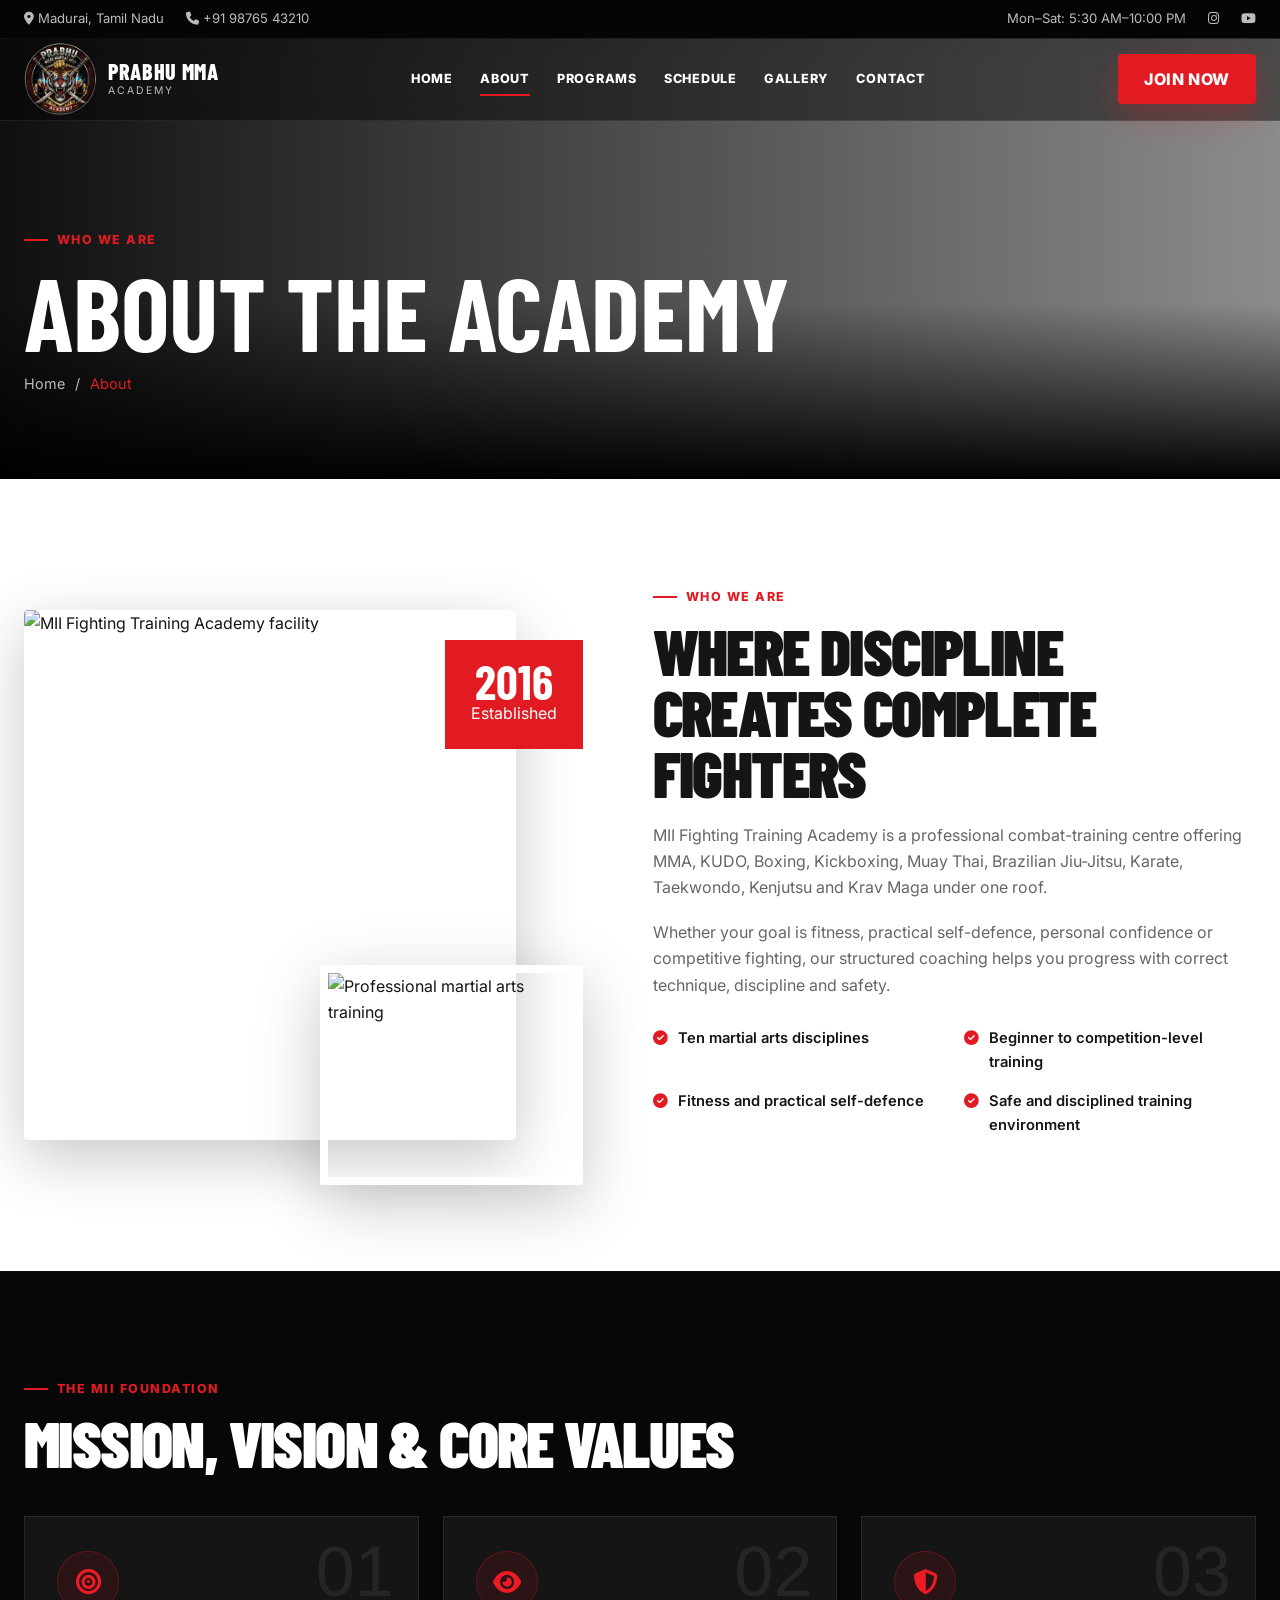
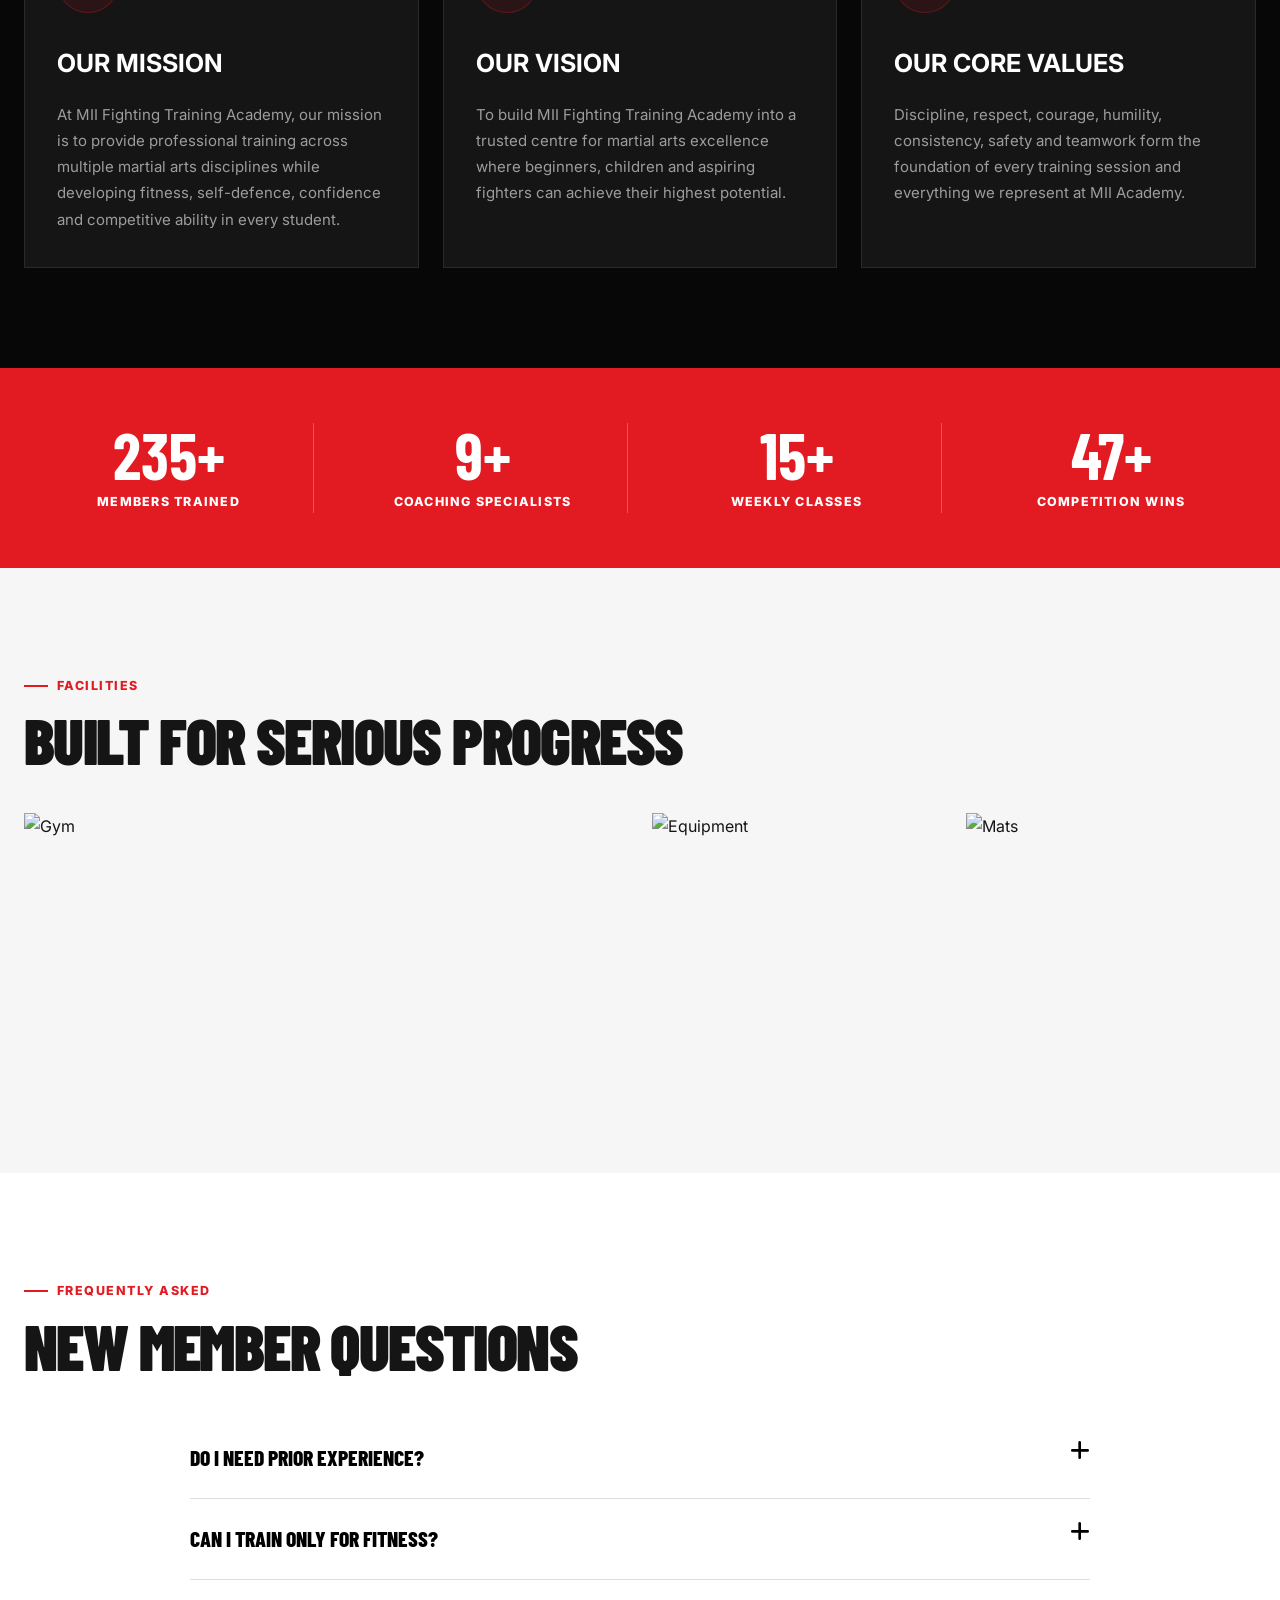
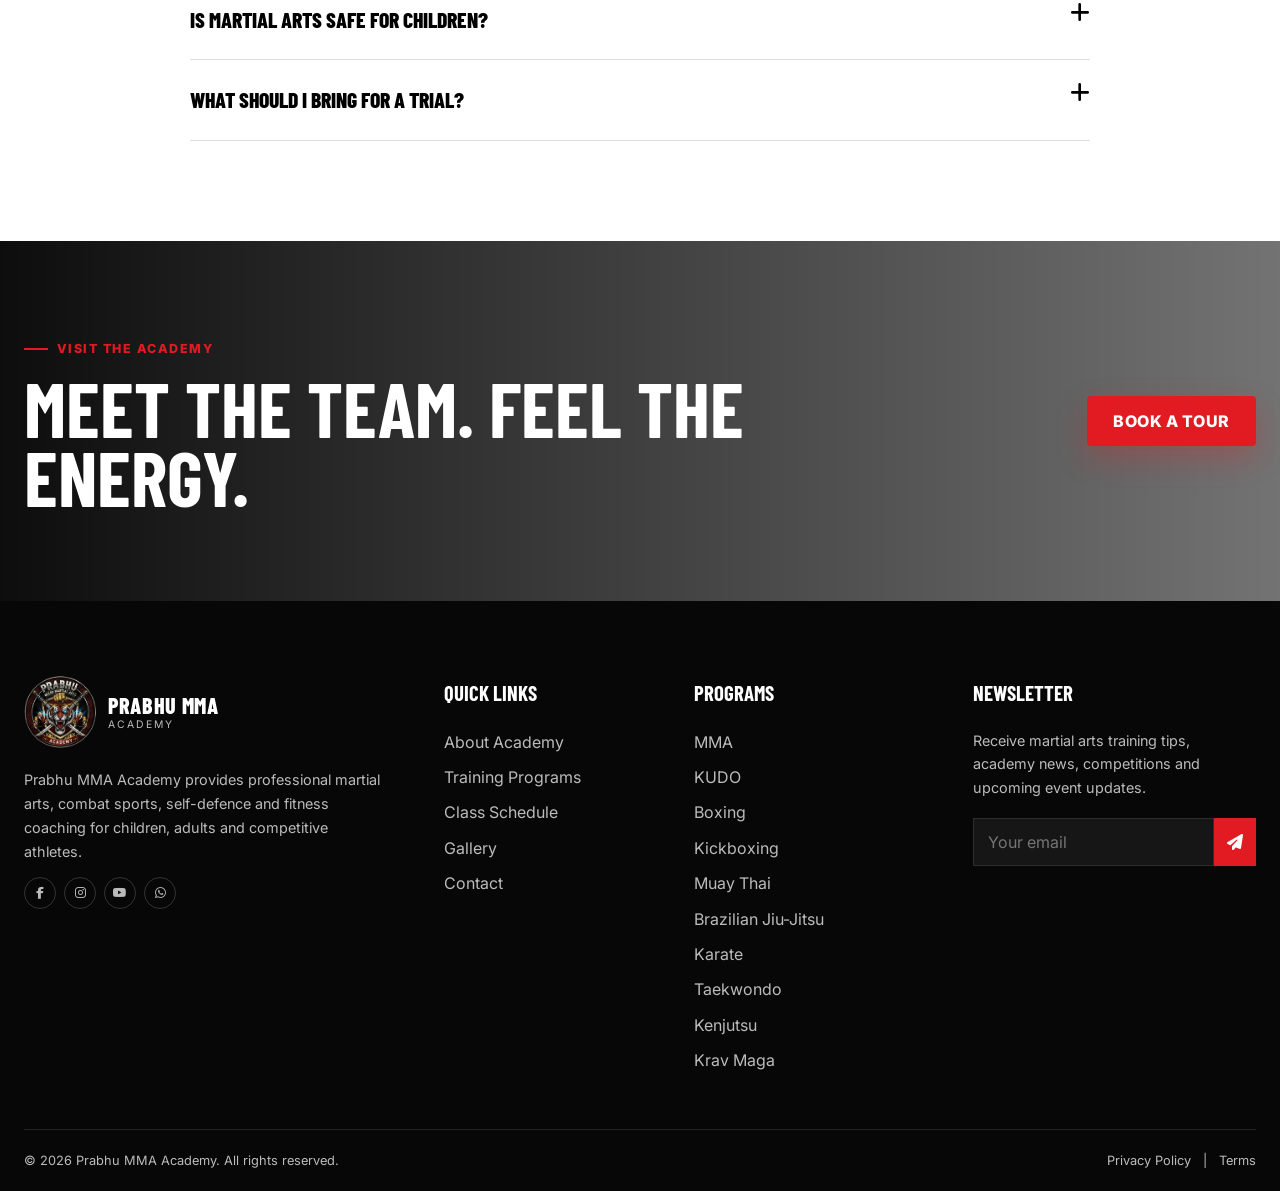
==== commit 2e4b9212: "content" ====
--- a/about.html
+++ b/about.html
@@ -19,61 +19,139 @@
                 </div>
             </div>
         </section>
+
         <section class="section">
-            <div class="container grid about-grid">
-                <div class="about-visual reveal-left">
-                    <img class="about-main" src="https://images.unsplash.com/photo-1534438327276-14e5300c3a48?auto=format&fit=crop&w=1000&q=85" alt="Training facility">
-                    <img class="about-small float" src="https://images.unsplash.com/photo-1549476464-37392f717541?auto=format&fit=crop&w=700&q=85" alt="Training">
-                    <div class="experience-badge">
-                        <strong>2016</strong>
-                        <span>Established</span>
-                    </div>
-                </div>
-                <div class="reveal-right">
-                    <div class="eyebrow">Our Story</div>
-                    <h2 class="section-title">A Place To Build Skill, Strength And Character</h2>
-                    <p class="section-copy">MII Fighting Training Academy began with one purpose: to make professional martial arts coaching accessible to everyone. Our academy combines traditional discipline with modern sports science and a friendly, inclusive culture.</p>
-                    <p class="section-copy">We coach complete beginners, children, fitness members and aspiring competitors with the same attention to detail and respect.</p>
-                    <ul class="check-list">
-                        <li>
-                            <i class="fa-solid fa-circle-check"></i> Technique-first instruction
-                        </li>
-                        <li>
-                            <i class="fa-solid fa-circle-check"></i> Clean professional facility
-                        </li>
-                        <li>
-                            <i class="fa-solid fa-circle-check"></i> Certified coaching team
-                        </li>
-                        <li>
-                            <i class="fa-solid fa-circle-check"></i> Strong member community
-                        </li>
-                    </ul>
-                </div>
-            </div>
-        </section>
-        <section class="section dark">
-            <div class="container">
-                <div class="eyebrow">Our Foundation</div>
-                <h2 class="section-title">Mission, Vision & Values</h2>
-                <div class="grid program-grid">
-                    <article class="class-card reveal" style="background:#151515;border-color:#292929;color:white">
-                        <i class="fa-solid fa-bullseye"></i>
-                        <h3>Our Mission</h3>
-                        <p>To help every member become fitter, safer and more confident through disciplined, high-quality martial arts coaching.</p>
-                    </article>
-                    <article class="class-card reveal" style="background:#151515;border-color:#292929;color:white">
-                        <i class="fa-solid fa-eye"></i>
-                        <h3>Our Vision</h3>
-                        <p>To become a trusted combat sports academy known for athlete development, community impact and coaching excellence.</p>
-                    </article>
-                    <article class="class-card reveal" style="background:#151515;border-color:#292929;color:white">
-                        <i class="fa-solid fa-heart"></i>
-                        <h3>Our Values</h3>
-                        <p>Respect, consistency, humility, courage, safety, teamwork and continuous improvement guide everything we do.</p>
-                    </article>
-                </div>
-            </div>
-        </section>
+    <div class="container grid about-grid">
+
+        <div class="about-visual reveal-left">
+            <img
+                class="about-main"
+                src="https://images.unsplash.com/photo-1534438327276-14e5300c3a48?auto=format&fit=crop&w=1000&q=85"
+                alt="MII Fighting Training Academy facility">
+
+            <img
+                class="about-small float"
+                src="https://images.unsplash.com/photo-1549476464-37392f717541?auto=format&fit=crop&w=700&q=85"
+                alt="Professional martial arts training">
+
+            <div class="experience-badge">
+                <strong>2016</strong>
+                <span>Established</span>
+            </div>
+        </div>
+
+        <div class="reveal-right">
+            <div class="eyebrow">Who We Are</div>
+
+            <h2 class="section-title">
+                Where Discipline Creates Complete Fighters
+            </h2>
+
+            <p class="section-copy">
+                MII Fighting Training Academy is a professional combat-training
+                centre offering MMA, KUDO, Boxing, Kickboxing, Muay Thai,
+                Brazilian Jiu-Jitsu, Karate, Taekwondo, Kenjutsu and Krav Maga
+                under one roof.
+            </p>
+
+            <p class="section-copy">
+                Whether your goal is fitness, practical self-defence, personal
+                confidence or competitive fighting, our structured coaching
+                helps you progress with correct technique, discipline and safety.
+            </p>
+
+            <ul class="check-list">
+                <li>
+                    <i class="fa-solid fa-circle-check"></i>
+                    Ten martial arts disciplines
+                </li>
+
+                <li>
+                    <i class="fa-solid fa-circle-check"></i>
+                    Beginner to competition-level training
+                </li>
+
+                <li>
+                    <i class="fa-solid fa-circle-check"></i>
+                    Fitness and practical self-defence
+                </li>
+
+                <li>
+                    <i class="fa-solid fa-circle-check"></i>
+                    Safe and disciplined training environment
+                </li>
+            </ul>
+        </div>
+
+    </div>
+</section>
+
+    <section class="section dark foundation-section">
+    <div class="container">
+        <div class="eyebrow">The MII Foundation</div>
+
+        <h2 class="section-title">
+            Mission, Vision & Core Values
+        </h2>
+
+        <div class="grid program-grid">
+
+            <!-- MISSION -->
+            <article class="foundation-card reveal">
+                <span class="foundation-number">01</span>
+
+                <div class="foundation-icon">
+                    <i class="fa-solid fa-bullseye"></i>
+                </div>
+
+                <h3>Our Mission</h3>
+
+                <p>
+                    At MII Fighting Training Academy, our mission is to provide
+                    professional training across multiple martial arts disciplines
+                    while developing fitness, self-defence, confidence and
+                    competitive ability in every student.
+                </p>
+            </article>
+
+            <!-- VISION -->
+            <article class="foundation-card reveal">
+                <span class="foundation-number">02</span>
+
+                <div class="foundation-icon">
+                    <i class="fa-solid fa-eye"></i>
+                </div>
+
+                <h3>Our Vision</h3>
+
+                <p>
+                    To build MII Fighting Training Academy into a trusted centre
+                    for martial arts excellence where beginners, children and
+                    aspiring fighters can achieve their highest potential.
+                </p>
+            </article>
+
+            <!-- VALUES -->
+            <article class="foundation-card reveal">
+                <span class="foundation-number">03</span>
+
+                <div class="foundation-icon">
+                    <i class="fa-solid fa-shield-halved"></i>
+                </div>
+
+                <h3>Our Core Values</h3>
+
+                <p>
+                    Discipline, respect, courage, humility, consistency, safety
+                    and teamwork form the foundation of every training session
+                    and everything we represent at MII Academy.
+                </p>
+            </article>
+
+        </div>
+    </div>
+</section>
+
         <section class="counter-section">
             <div class="container grid counter-grid">
                 <div class="counter">
@@ -94,6 +172,7 @@
                 </div>
             </div>
         </section>
+
         <section class="section soft">
             <div class="container">
                 <div class="eyebrow">Facilities</div>
@@ -111,6 +190,7 @@
                 </div>
             </div>
         </section>
+
         <section class="section">
             <div class="container">
                 <div class="eyebrow">Frequently Asked</div>
@@ -151,6 +231,7 @@
                 </div>
             </div>
         </section>
+
         <section class="cta">
             <div class="container cta-inner">
                 <div>
@@ -160,6 +241,7 @@
                 <a class="btn btn-primary" href="contact.html">Book A Tour</a>
             </div>
         </section>
+
         <div class="lightbox">
             <button class="lightbox-close">×</button>
             <img alt="Gallery preview">
--- a/assets/css/style.css
+++ b/assets/css/style.css
@@ -157,6 +157,780 @@
   display: grid;
   gap: 24px
 }
+
+
+/* =====================================
+   MISSION, VISION AND VALUES
+===================================== */
+
+.foundation-card {
+    position: relative;
+    isolation: isolate;
+    overflow: hidden;
+
+    min-height: 330px;
+    padding: 34px 32px;
+
+    display: flex;
+    flex-direction: column;
+    align-items: flex-start;
+
+    color: #ffffff;
+    background: #151515;
+    border: 1px solid #292929;
+
+    transition:
+        transform 0.45s cubic-bezier(0.16, 1, 0.3, 1),
+        border-color 0.4s ease,
+        box-shadow 0.4s ease,
+        background-color 0.4s ease;
+}
+
+/* Red cinematic background glow */
+
+.foundation-card::before {
+    content: "";
+    position: absolute;
+    inset: 0;
+    z-index: -1;
+
+    background:
+        radial-gradient(
+            circle at 15% 10%,
+            rgba(237, 28, 36, 0.5),
+            transparent 45%
+        ),
+        linear-gradient(
+            135deg,
+            #211011 0%,
+            #151515 65%
+        );
+
+    opacity: 0;
+    transform: scale(1.15);
+    transition:
+        opacity 0.45s ease,
+        transform 0.7s ease;
+}
+
+/* Animated red top line */
+
+.foundation-card::after {
+    content: "";
+    position: absolute;
+    top: 0;
+    left: 0;
+
+    width: 0;
+    height: 4px;
+
+    background: #ed1c24;
+    box-shadow: 0 0 25px rgba(237, 28, 36, 0.8);
+
+    transition: width 0.5s cubic-bezier(0.16, 1, 0.3, 1);
+}
+
+/* Card number */
+
+.foundation-number {
+    position: absolute;
+    top: 20px;
+    right: 24px;
+
+    color: rgba(255, 255, 255, 0.07);
+
+    font-family: "Anton", sans-serif;
+    font-size: 70px;
+    line-height: 1;
+
+    transition:
+        color 0.4s ease,
+        transform 0.5s ease;
+}
+
+/* Icon */
+
+.foundation-icon {
+    width: 62px;
+    height: 62px;
+    margin-bottom: 30px;
+
+    display: flex;
+    align-items: center;
+    justify-content: center;
+
+    color: #ed1c24;
+    background: rgba(237, 28, 36, 0.1);
+    border: 1px solid rgba(237, 28, 36, 0.28);
+    border-radius: 50%;
+
+    font-size: 25px;
+
+    transition:
+        color 0.4s ease,
+        background-color 0.4s ease,
+        border-color 0.4s ease,
+        transform 0.5s cubic-bezier(0.16, 1, 0.3, 1),
+        box-shadow 0.4s ease;
+}
+
+.foundation-card h3 {
+    position: relative;
+    z-index: 2;
+
+    margin: 0 0 17px;
+
+    color: #ffffff;
+
+    font-size: 25px;
+    text-transform: uppercase;
+}
+
+.foundation-card p {
+    position: relative;
+    z-index: 2;
+
+    margin: 0;
+
+    color: rgba(255, 255, 255, 0.58);
+
+    font-size: 15px;
+    line-height: 1.75;
+
+    transition: color 0.4s ease;
+}
+
+/* HOVER */
+
+.foundation-card:hover {
+    transform: translateY(-12px);
+
+    border-color: rgba(237, 28, 36, 0.7);
+
+    box-shadow:
+        0 28px 60px rgba(0, 0, 0, 0.55),
+        0 0 35px rgba(237, 28, 36, 0.1);
+}
+
+.foundation-card:hover::before {
+    opacity: 1;
+    transform: scale(1);
+}
+
+.foundation-card:hover::after {
+    width: 100%;
+}
+
+.foundation-card:hover .foundation-icon {
+    color: #ffffff;
+    background: #ed1c24;
+    border-color: #ed1c24;
+
+    transform: rotate(-8deg) scale(1.1);
+
+    box-shadow: 0 12px 30px rgba(237, 28, 36, 0.35);
+}
+
+.foundation-card:hover .foundation-number {
+    color: rgba(237, 28, 36, 0.18);
+    transform: translateY(8px);
+}
+
+.foundation-card:hover p {
+    color: rgba(255, 255, 255, 0.86);
+}
+
+/* MOBILE */
+
+@media (max-width: 600px) {
+    .foundation-card {
+        min-height: 300px;
+        padding: 28px 24px;
+    }
+
+    .foundation-icon {
+        width: 54px;
+        height: 54px;
+        margin-bottom: 24px;
+        font-size: 22px;
+    }
+
+    .foundation-card h3 {
+        font-size: 22px;
+    }
+
+    .foundation-card p {
+        font-size: 14px;
+        line-height: 1.65;
+    }
+
+    .foundation-number {
+        font-size: 58px;
+    }
+}
+
+/* =====================================================
+   SCROLL-CONTROLLED CINEMATIC HERO
+===================================================== */
+
+:root {
+    /* Change this if your fixed header has a different height */
+    --academy-header-height: 0px;
+    --academy-red: #ed1c24;
+    --academy-black: #050505;
+    --academy-white: #ffffff;
+}
+
+.cinema-hero {
+    position: relative;
+
+    /* Eight scenes: approximately one screen of scrolling per scene */
+    height: 800vh;
+
+    background: var(--academy-black);
+}
+
+.cinema-sticky {
+    position: sticky;
+    top: var(--academy-header-height);
+
+    width: 100%;
+    height: calc(100vh - var(--academy-header-height));
+    min-height: 650px;
+
+    overflow: hidden;
+    background: #000000;
+}
+
+/* VIDEO */
+
+.cinema-video {
+    position: absolute;
+    inset: 0;
+
+    width: 100%;
+    height: 100%;
+
+    object-fit: cover;
+    object-position: center;
+
+    background: #000000;
+    filter: contrast(1.08) saturate(0.88) brightness(0.88);
+
+    transform: scale(1.015);
+}
+
+/* GENERAL DARKENING */
+
+.cinema-shade {
+    position: absolute;
+    inset: 0;
+    z-index: 1;
+    pointer-events: none;
+
+    background:
+        linear-gradient(
+            90deg,
+            rgba(0, 0, 0, 0.56) 0%,
+            rgba(0, 0, 0, 0.14) 42%,
+            rgba(0, 0, 0, 0.14) 58%,
+            rgba(0, 0, 0, 0.56) 100%
+        ),
+        linear-gradient(
+            180deg,
+            rgba(0, 0, 0, 0.4) 0%,
+            transparent 30%,
+            transparent 68%,
+            rgba(0, 0, 0, 0.75) 100%
+        );
+}
+
+/* CINEMATIC VIGNETTE */
+
+.cinema-vignette {
+    position: absolute;
+    inset: 0;
+    z-index: 2;
+    pointer-events: none;
+
+    box-shadow:
+        inset 0 0 180px rgba(0, 0, 0, 0.9),
+        inset 0 -130px 130px rgba(0, 0, 0, 0.62);
+}
+
+/* SUBTLE FILM GRAIN */
+
+.cinema-grain {
+    position: absolute;
+    inset: -50%;
+    z-index: 3;
+    pointer-events: none;
+
+    width: 200%;
+    height: 200%;
+
+    opacity: 0.035;
+
+    background-image:
+        repeating-radial-gradient(
+            circle at 20% 30%,
+            rgba(255, 255, 255, 0.7) 0,
+            rgba(255, 255, 255, 0.7) 1px,
+            transparent 1px,
+            transparent 4px
+        );
+
+    animation: grainMove 0.22s steps(2) infinite;
+}
+
+@keyframes grainMove {
+    0% {
+        transform: translate(0, 0);
+    }
+
+    25% {
+        transform: translate(-2%, 3%);
+    }
+
+    50% {
+        transform: translate(3%, -2%);
+    }
+
+    75% {
+        transform: translate(-3%, -1%);
+    }
+
+    100% {
+        transform: translate(2%, 2%);
+    }
+}
+
+/* TEXT CONTENT */
+
+.cinema-copy {
+    position: absolute;
+    top: 50%;
+    z-index: 5;
+
+    width: min(520px, calc(100% - 48px));
+    padding: 30px 32px;
+
+    color: #ffffff;
+
+    opacity: 0;
+    visibility: hidden;
+
+    transition:
+        opacity 0.6s ease,
+        transform 0.8s cubic-bezier(0.16, 1, 0.3, 1),
+        visibility 0.6s ease;
+
+    pointer-events: none;
+}
+
+/*
+   The soft background protects readability without
+   completely covering the video.
+*/
+
+.cinema-copy::before {
+    content: "";
+    position: absolute;
+    inset: -30px -55px;
+    z-index: -1;
+
+    background: radial-gradient(
+        ellipse at center,
+        rgba(0, 0, 0, 0.82) 0%,
+        rgba(0, 0, 0, 0.48) 48%,
+        transparent 74%
+    );
+
+    filter: blur(6px);
+    pointer-events: none;
+}
+
+.cinema-copy.position-left {
+    left: clamp(24px, 7vw, 110px);
+    transform: translate(-70px, -50%);
+}
+
+.cinema-copy.position-right {
+    right: clamp(24px, 7vw, 110px);
+    transform: translate(70px, -50%);
+}
+
+.cinema-copy.active {
+    opacity: 1;
+    visibility: visible;
+    transform: translate(0, -50%);
+    pointer-events: auto;
+}
+
+/* SCENE NUMBER */
+
+.scene-number {
+    display: block;
+    margin-bottom: 15px;
+
+    color: rgba(255, 255, 255, 0.55);
+
+    font-size: 12px;
+    font-weight: 700;
+    letter-spacing: 0.28em;
+}
+
+/* DISCIPLINE LABEL */
+
+.scene-discipline {
+    display: flex;
+    align-items: center;
+    gap: 10px;
+
+    margin-bottom: 17px;
+
+    color: var(--academy-red);
+
+    font-size: 13px;
+    font-weight: 800;
+    letter-spacing: 0.2em;
+    text-transform: uppercase;
+}
+
+.scene-discipline::before {
+    content: "";
+    width: 34px;
+    height: 2px;
+    flex: 0 0 auto;
+    background: var(--academy-red);
+}
+
+.scene-discipline span {
+    color: rgba(255, 255, 255, 0.55);
+}
+
+/* HEADINGS */
+
+.cinema-copy h1,
+.cinema-copy h2 {
+    margin: 0;
+
+    color: #ffffff;
+
+    font-family: "Anton", sans-serif;
+    font-size: clamp(46px, 5.6vw, 88px);
+    font-weight: 400;
+    line-height: 0.96;
+    letter-spacing: -0.025em;
+    text-transform: uppercase;
+
+    text-shadow: 0 6px 30px rgba(0, 0, 0, 0.85);
+}
+
+.cinema-copy h1 strong,
+.cinema-copy h2 strong {
+    display: block;
+    color: var(--academy-red);
+    font-weight: 400;
+}
+
+/* PARAGRAPH */
+
+.cinema-copy p {
+    max-width: 480px;
+    margin: 24px 0 0;
+
+    color: rgba(255, 255, 255, 0.82);
+
+    font-size: 16px;
+    line-height: 1.75;
+
+    text-shadow: 0 2px 12px rgba(0, 0, 0, 0.95);
+}
+
+/* BUTTONS */
+
+.hero-actions {
+    display: flex;
+    flex-wrap: wrap;
+    gap: 12px;
+    margin-top: 30px;
+}
+
+.cinema-copy .btn {
+    position: relative;
+    display: inline-flex;
+    align-items: center;
+    justify-content: center;
+
+    min-height: 52px;
+    padding: 0 26px;
+
+    border: 1px solid transparent;
+    text-decoration: none;
+
+    font-size: 13px;
+    font-weight: 800;
+    letter-spacing: 0.06em;
+
+    transition:
+        background-color 0.3s ease,
+        border-color 0.3s ease,
+        color 0.3s ease,
+        transform 0.3s ease;
+}
+
+.cinema-copy .btn:hover {
+    transform: translateY(-3px);
+}
+
+.cinema-copy .btn-primary {
+    color: #ffffff;
+    background: var(--academy-red);
+    border-color: var(--academy-red);
+    box-shadow: 0 12px 35px rgba(237, 28, 36, 0.28);
+}
+
+.cinema-copy .btn-primary:hover {
+    background: #ff3038;
+    border-color: #ff3038;
+}
+
+.cinema-copy .btn-glass {
+    color: #ffffff;
+    background: rgba(0, 0, 0, 0.22);
+    border-color: rgba(255, 255, 255, 0.38);
+    backdrop-filter: blur(8px);
+}
+
+.cinema-copy .btn-glass:hover {
+    background: #ffffff;
+    color: #111111;
+}
+
+.final-button {
+    margin-top: 30px;
+}
+
+/* SCROLL INDICATOR */
+
+.cinema-scroll {
+    position: absolute;
+    bottom: 28px;
+    left: 50%;
+    z-index: 6;
+
+    display: flex;
+    align-items: center;
+    gap: 14px;
+
+    transform: translateX(-50%);
+}
+
+.cinema-scroll > span {
+    color: rgba(255, 255, 255, 0.55);
+
+    font-size: 9px;
+    font-weight: 700;
+    letter-spacing: 0.22em;
+
+    white-space: nowrap;
+}
+
+.scroll-line {
+    position: relative;
+
+    width: 100px;
+    height: 2px;
+
+    overflow: hidden;
+    background: rgba(255, 255, 255, 0.25);
+}
+
+.scroll-progress {
+    position: absolute;
+    inset: 0 auto 0 0;
+
+    width: 0%;
+    background: var(--academy-red);
+}
+
+/* RIGHT-SIDE DOTS */
+
+.cinema-dots {
+    position: absolute;
+    top: 50%;
+    right: 24px;
+    z-index: 7;
+
+    display: flex;
+    flex-direction: column;
+    gap: 10px;
+
+    transform: translateY(-50%);
+}
+
+.cinema-dots span {
+    width: 7px;
+    height: 7px;
+
+    border: 1px solid rgba(255, 255, 255, 0.75);
+    border-radius: 50%;
+
+    transition:
+        background-color 0.35s ease,
+        border-color 0.35s ease,
+        transform 0.35s ease;
+}
+
+.cinema-dots span.active {
+    background: var(--academy-red);
+    border-color: var(--academy-red);
+    transform: scale(1.55);
+}
+
+/* TABLET */
+
+@media (max-width: 900px) {
+    .cinema-copy {
+        top: auto;
+        right: auto;
+        bottom: 70px;
+        left: 28px;
+
+        width: min(520px, calc(100% - 56px));
+        padding: 24px 20px;
+
+        transform: translateY(50px);
+    }
+
+    .cinema-copy.position-left,
+    .cinema-copy.position-right {
+        right: auto;
+        left: 28px;
+        transform: translateY(50px);
+    }
+
+    .cinema-copy.active {
+        transform: translateY(0);
+    }
+
+    .cinema-copy::before {
+        inset: -50px -30px;
+
+        background: linear-gradient(
+            0deg,
+            rgba(0, 0, 0, 0.94) 0%,
+            rgba(0, 0, 0, 0.72) 58%,
+            transparent 100%
+        );
+    }
+
+    .cinema-copy h1,
+    .cinema-copy h2 {
+        font-size: clamp(42px, 10vw, 68px);
+    }
+
+    .cinema-copy p {
+        max-width: 430px;
+        font-size: 15px;
+        line-height: 1.6;
+    }
+
+    .cinema-dots {
+        right: 14px;
+    }
+}
+
+/* MOBILE */
+
+@media (max-width: 600px) {
+    :root {
+        --academy-header-height: 0px;
+    }
+
+    .cinema-hero {
+        height: 720vh;
+    }
+
+    .cinema-sticky {
+        min-height: 580px;
+    }
+
+    .cinema-video {
+        object-position: center;
+    }
+
+    .cinema-copy,
+    .cinema-copy.position-left,
+    .cinema-copy.position-right {
+        bottom: 54px;
+        left: 16px;
+
+        width: calc(100% - 32px);
+        padding: 16px 10px;
+    }
+
+    .cinema-copy::before {
+        inset: -65px -20px -35px;
+    }
+
+    .scene-number {
+        margin-bottom: 9px;
+        font-size: 9px;
+    }
+
+    .scene-discipline {
+        margin-bottom: 10px;
+        font-size: 10px;
+        letter-spacing: 0.13em;
+    }
+
+    .scene-discipline::before {
+        width: 22px;
+    }
+
+    .cinema-copy h1,
+    .cinema-copy h2 {
+        max-width: 340px;
+        font-size: clamp(36px, 11vw, 52px);
+    }
+
+    .cinema-copy p {
+        max-width: 340px;
+        margin-top: 14px;
+
+        font-size: 13px;
+        line-height: 1.5;
+    }
+
+    .hero-actions {
+        gap: 8px;
+        margin-top: 18px;
+    }
+
+    .cinema-copy .btn {
+        min-height: 44px;
+        padding: 0 15px;
+        font-size: 10px;
+    }
+
+    .cinema-scroll {
+        bottom: 16px;
+    }
+
+    .cinema-scroll > span {
+        display: none;
+    }
+
+    .scroll-line {
+        width: 80px;
+    }
+
+    .cinema-dots {
+        display: none;
+    }
+}
 /* =====================================================
    HEADER
 ===================================================== */
@@ -227,6 +1001,14 @@
 /* =====================================================
    BRAND
 ===================================================== */
+
+.brand-logo {
+    display: block;
+    width: 72px;
+    height: 72px;
+    object-fit: contain;
+    flex-shrink: 0;
+}
 
 .brand {
     display: flex;
@@ -1200,36 +1982,113 @@
 }
 
 .class-card {
-  background: #fff;
-  border: 1px solid #e8e8e8;
-  padding: 30px 25px;
-  min-height: 285px;
-  transition: .35s;
-  position: relative;
-  overflow: hidden
-}
-
-.class-card:before {
-  content: "";
-  position: absolute;
-  left: 0;
-  bottom: 0;
-  width: 100%;
-  height: 4px;
-  background: var(--red);
-  transform: scaleX(0);
-  transform-origin: left;
-  transition: .35s
+    position: relative;
+    overflow: hidden;
+    box-sizing: border-box;
+
+    width: 100%;
+    min-height: 305px;
+    padding: 32px 25px;
+
+    display: flex;
+    flex-direction: column;
+    align-items: flex-start;
+
+    background: #ffffff;
+    border: 1px solid #e2e2e2;
+
+    transition:
+        transform 0.4s ease,
+        box-shadow 0.4s ease;
+}
+
+.class-card i {
+    margin-bottom: 28px;
+}
+
+.class-card h3 {
+    margin: 0 0 16px;
+}
+
+.class-card p {
+    margin: 0 0 18px;
+    line-height: 1.6;
+}
+
+/* Keeps Learn More aligned at the bottom */
+.class-card .text-link {
+    margin-top: auto;
+}
+
+/* Hover background image */
+.class-card::before {
+    content: "";
+    position: absolute;
+    inset: 0;
+    z-index: 0;
+
+    background-image: var(--card-image);
+    background-size: cover;
+    background-position: center;
+
+    opacity: 0;
+    transform: scale(1.15);
+    transition: opacity 0.45s ease, transform 0.7s ease;
+}
+
+/* Dark overlay */
+.class-card::after {
+    content: "";
+    position: absolute;
+    inset: 0;
+    z-index: 1;
+
+    background: linear-gradient(
+        135deg,
+        rgba(0, 0, 0, 0.82),
+        rgba(0, 0, 0, 0.45)
+    );
+
+    opacity: 0;
+    transition: opacity 0.45s ease;
+}
+
+
+/* Keep all card content above image */
+.class-card > * {
+    position: relative;
+    z-index: 2;
 }
 
 .class-card:hover {
-  transform: translateY(-10px);
-  box-shadow: var(--shadow);
-  border-color: transparent
-}
-
-.class-card:hover:before {
-  transform: scaleX(1)
+    transform: translateY(-10px);
+    box-shadow: 0 22px 45px rgba(0, 0, 0, 0.25);
+}
+
+.class-card:hover::before {
+    opacity: 1;
+    transform: scale(1);
+}
+
+.class-card:hover::after {
+    opacity: 1;
+}
+
+.class-card h3,
+.class-card p,
+.class-card i,
+.class-card .text-link {
+    transition: color 0.35s ease;
+}
+
+.class-card:hover h3,
+.class-card:hover p {
+    color: #ffffff;
+}
+
+.class-card:hover i,
+.class-card:hover .text-link {
+    color: #ed1c24;
 }
 
 .class-card i {
@@ -2676,4 +3535,5 @@
   .feature-item {
     padding: 14px 16px
   }
-}+}
+
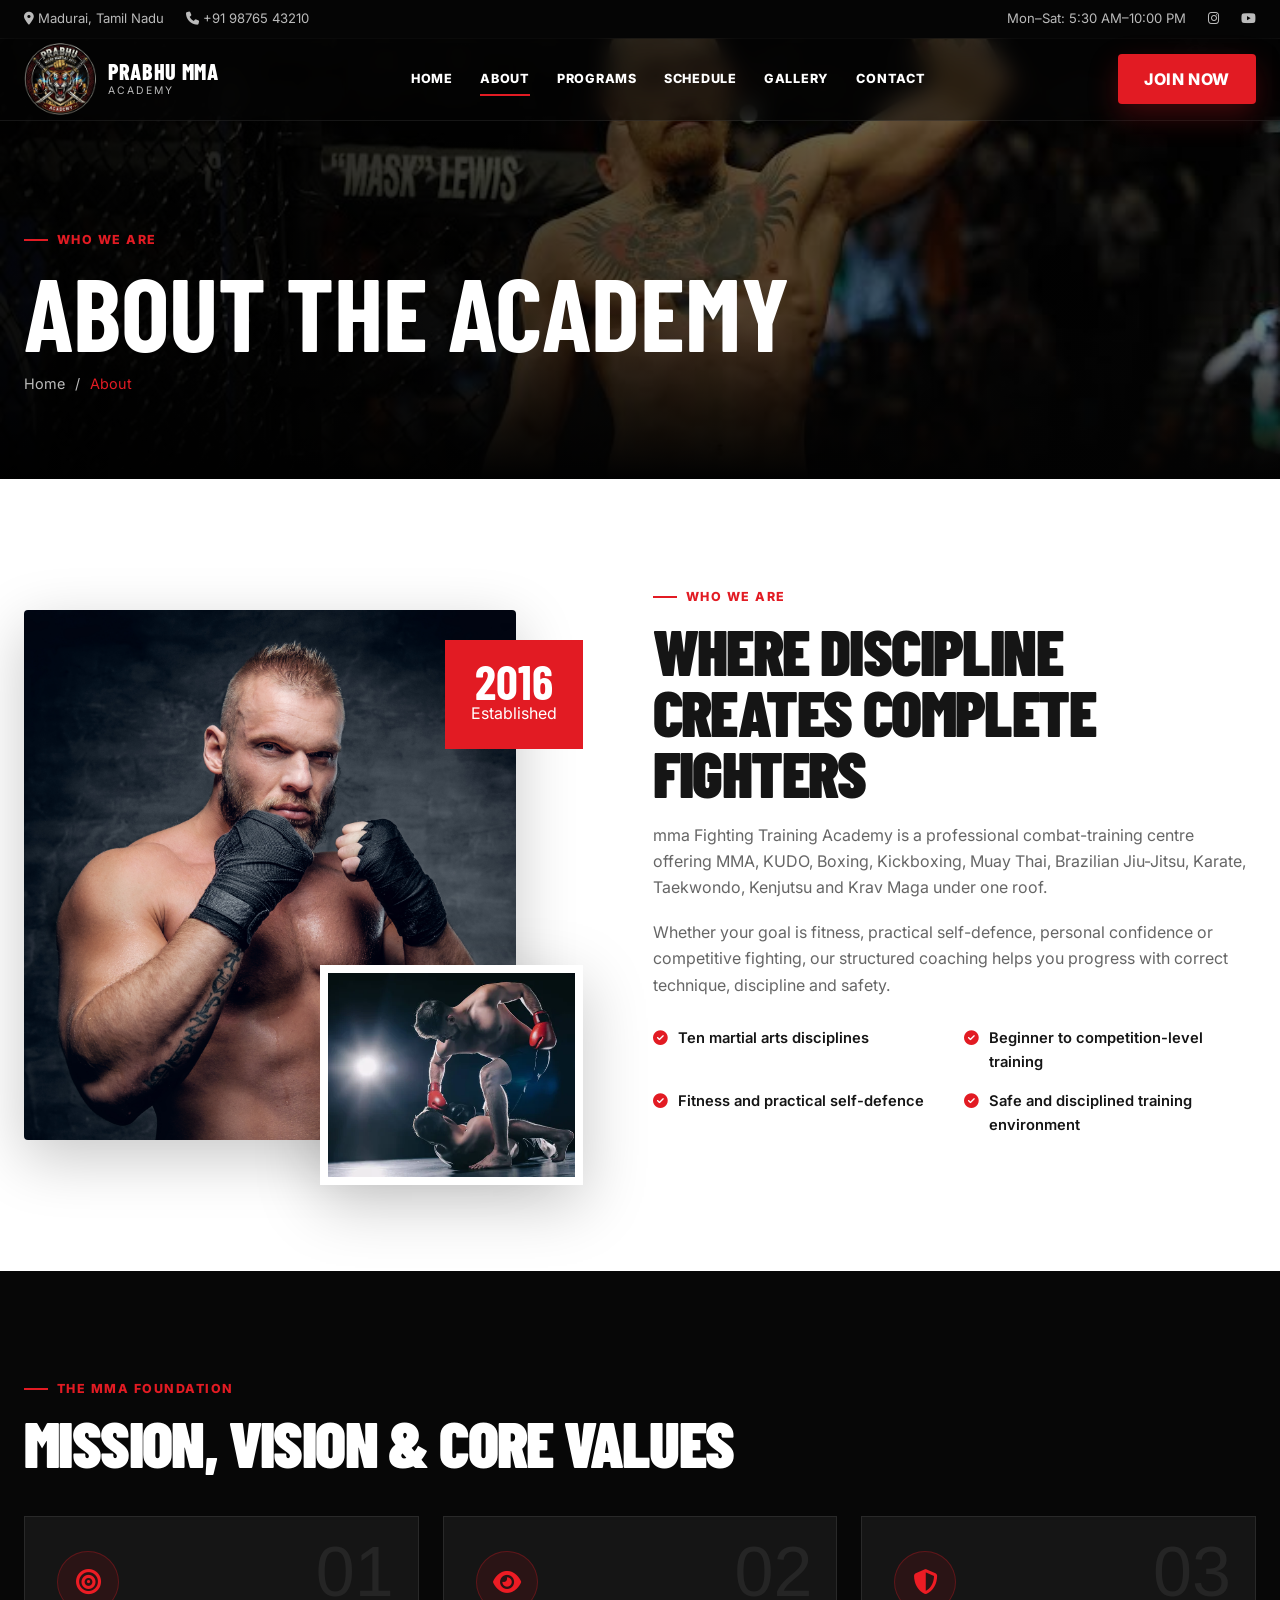
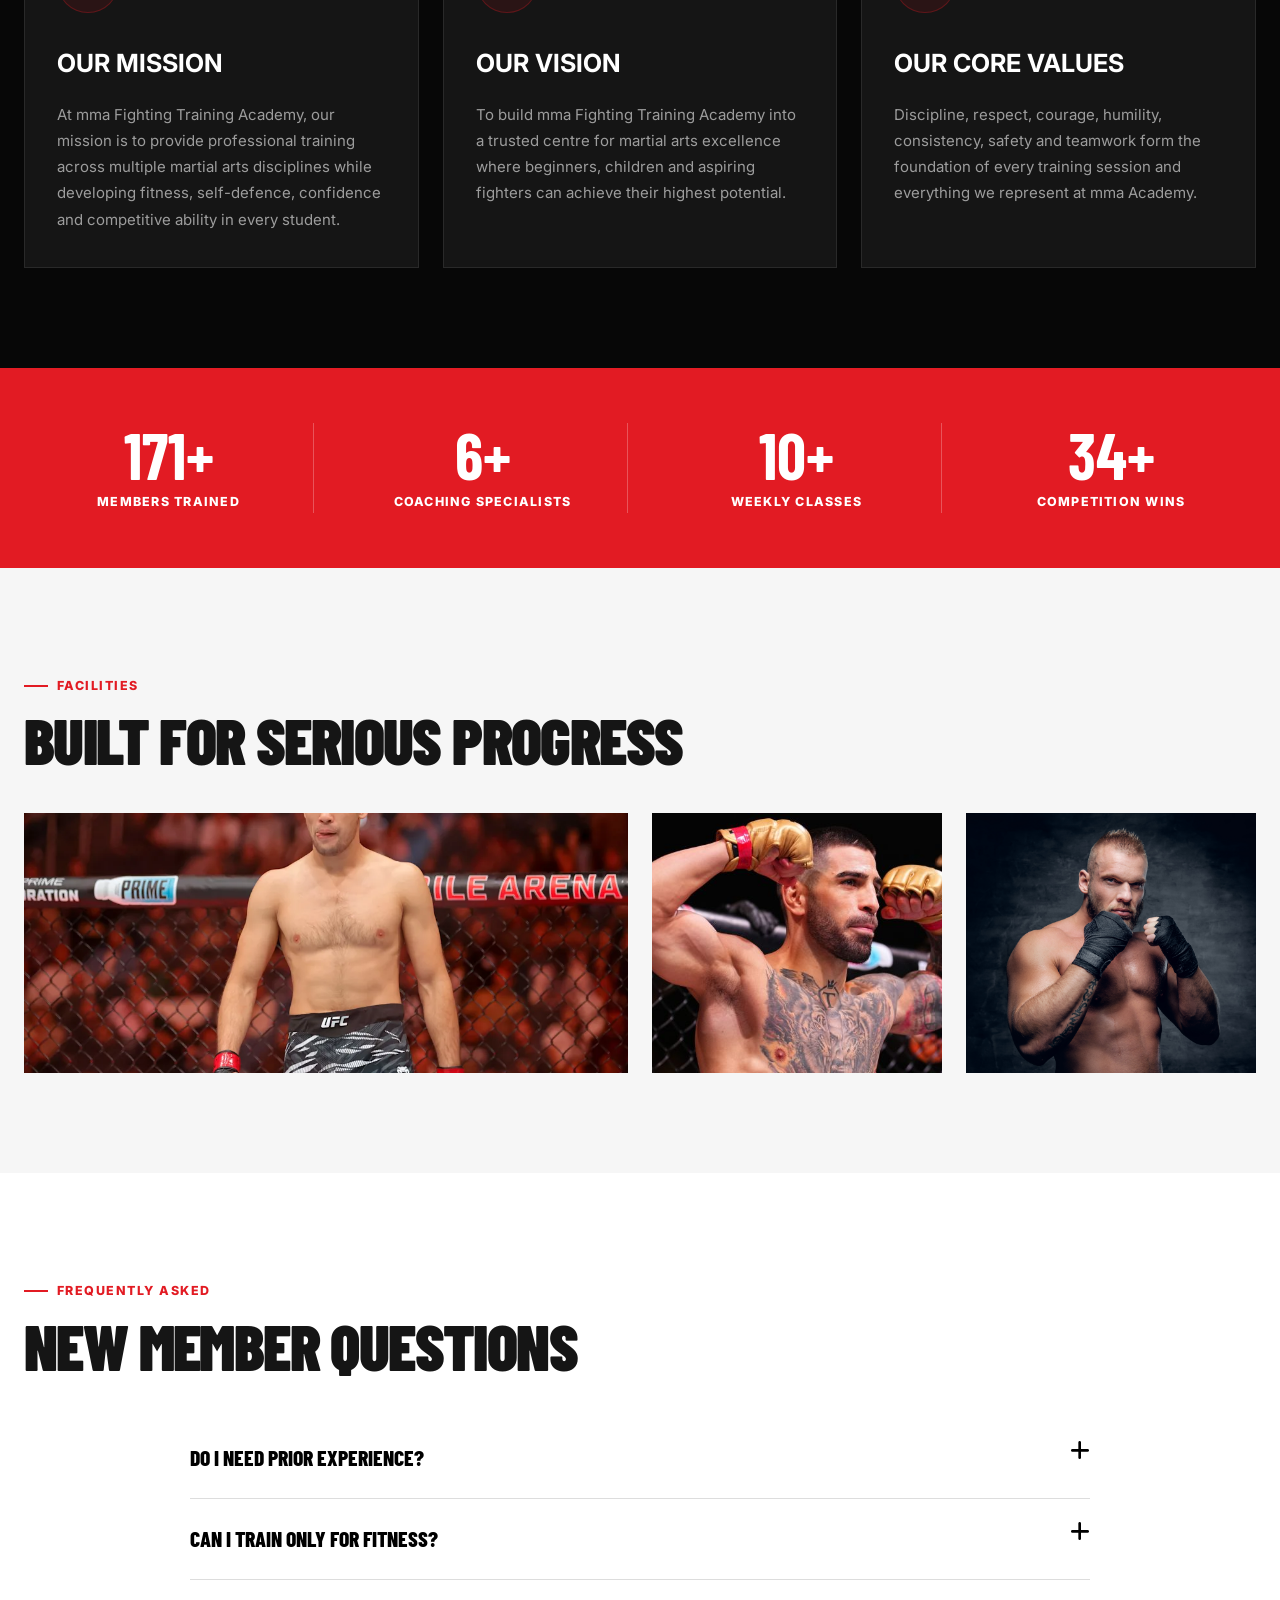
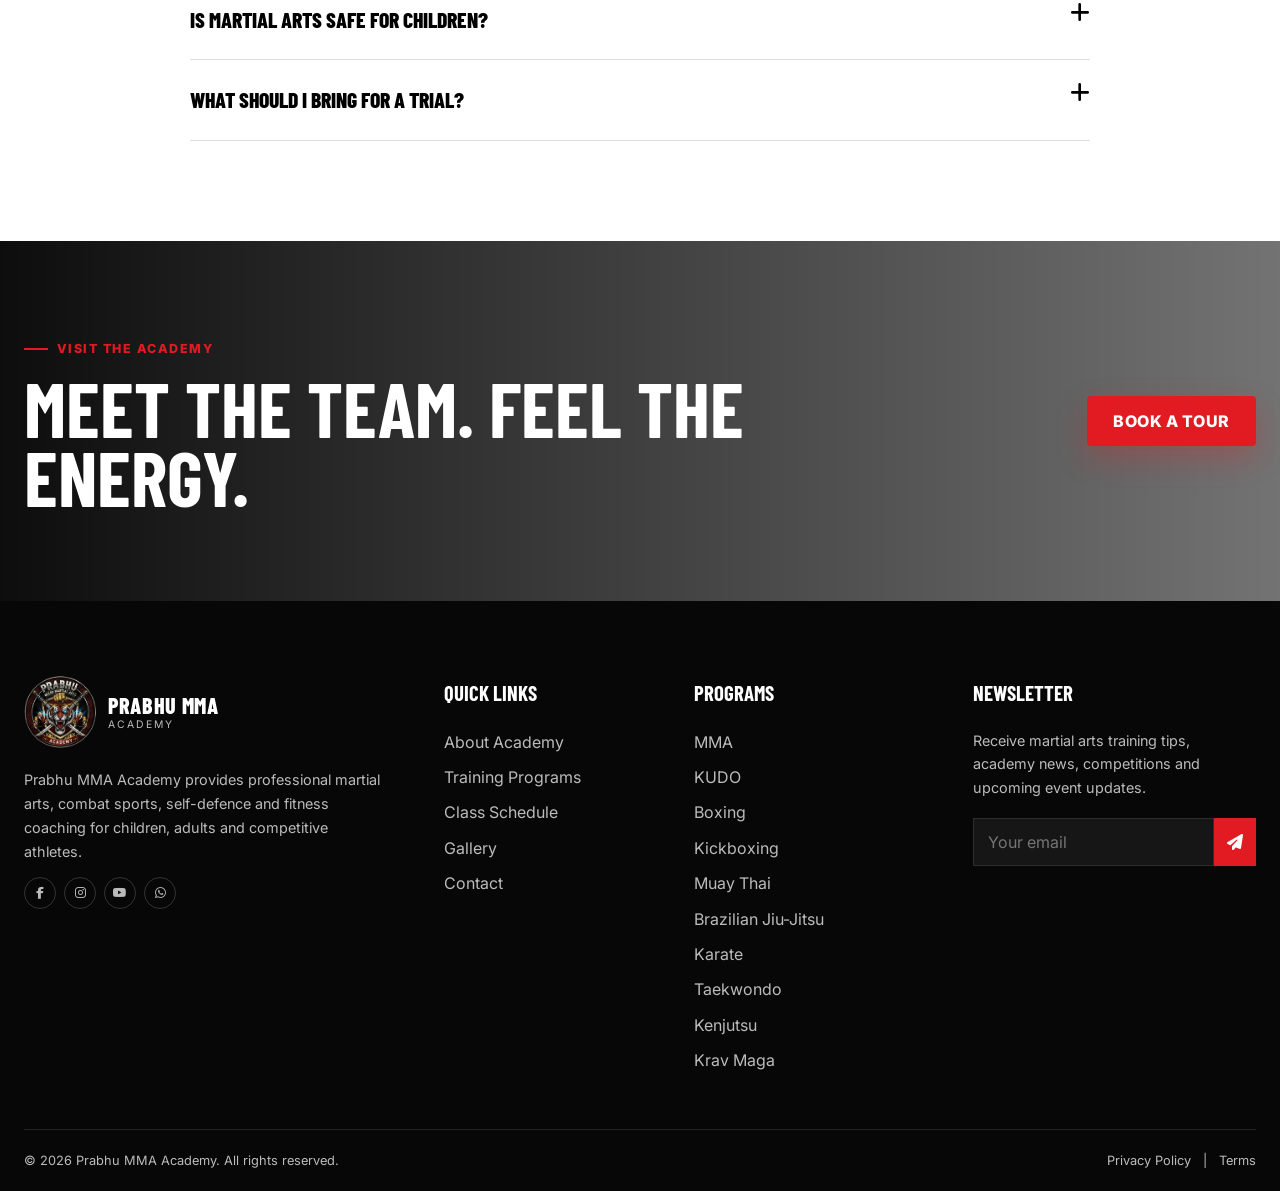
==== commit 72564ec1: "Merge pull request #2 from amihub2026-sys/content mii" ====
--- a/about.html
+++ b/about.html
@@ -3,13 +3,13 @@
     <head>
         <meta charset="UTF-8">
         <meta name="viewport" content="width=device-width,initial-scale=1">
-        <title>About | MII Fighting Academy</title>
+        <title>About | mma Fighting Academy</title>
         <link rel="stylesheet" href="assets/css/style.css">
         <link rel="stylesheet" href="https://cdnjs.cloudflare.com/ajax/libs/font-awesome/6.5.2/css/all.min.css">
     </head>
     <body>
         <div data-header></div>
-        <section class="page-hero" style="background-image:url('https://images.unsplash.com/photo-1552072092-7f9b8d63efcb?auto=format&fit=crop&w=1900&q=90')">
+        <section class="page-hero" style="background-image:url('./assets/videos/12.jpg')">
             <div class="container">
                 <div class="eyebrow">Who We Are</div>
                 <h1>About The Academy</h1>
@@ -26,12 +26,12 @@
         <div class="about-visual reveal-left">
             <img
                 class="about-main"
-                src="https://images.unsplash.com/photo-1534438327276-14e5300c3a48?auto=format&fit=crop&w=1000&q=85"
-                alt="MII Fighting Training Academy facility">
+                src="./assets/videos/13.jpg"
+                alt="mma Fighting Training Academy facility">
 
             <img
                 class="about-small float"
-                src="https://images.unsplash.com/photo-1549476464-37392f717541?auto=format&fit=crop&w=700&q=85"
+                src="./assets/videos/14.jpg"
                 alt="Professional martial arts training">
 
             <div class="experience-badge">
@@ -48,7 +48,7 @@
             </h2>
 
             <p class="section-copy">
-                MII Fighting Training Academy is a professional combat-training
+                mma Fighting Training Academy is a professional combat-training
                 centre offering MMA, KUDO, Boxing, Kickboxing, Muay Thai,
                 Brazilian Jiu-Jitsu, Karate, Taekwondo, Kenjutsu and Krav Maga
                 under one roof.
@@ -88,7 +88,7 @@
 
     <section class="section dark foundation-section">
     <div class="container">
-        <div class="eyebrow">The MII Foundation</div>
+        <div class="eyebrow">The mma Foundation</div>
 
         <h2 class="section-title">
             Mission, Vision & Core Values
@@ -107,7 +107,7 @@
                 <h3>Our Mission</h3>
 
                 <p>
-                    At MII Fighting Training Academy, our mission is to provide
+                    At mma Fighting Training Academy, our mission is to provide
                     professional training across multiple martial arts disciplines
                     while developing fitness, self-defence, confidence and
                     competitive ability in every student.
@@ -125,7 +125,7 @@
                 <h3>Our Vision</h3>
 
                 <p>
-                    To build MII Fighting Training Academy into a trusted centre
+                    To build mma Fighting Training Academy into a trusted centre
                     for martial arts excellence where beginners, children and
                     aspiring fighters can achieve their highest potential.
                 </p>
@@ -144,7 +144,7 @@
                 <p>
                     Discipline, respect, courage, humility, consistency, safety
                     and teamwork form the foundation of every training session
-                    and everything we represent at MII Academy.
+                    and everything we represent at mma Academy.
                 </p>
             </article>
 
@@ -179,13 +179,13 @@
                 <h2 class="section-title">Built For Serious Progress</h2>
                 <div class="grid gallery-grid">
                     <div class="gallery-item wide reveal">
-                        <img src="https://images.unsplash.com/photo-1571902943202-507ec2618e8f?auto=format&fit=crop&w=1200&q=85" alt="Gym">
+                        <img src="./assets/videos/17.webp" alt="Gym">
                     </div>
                     <div class="gallery-item reveal">
-                        <img src="https://images.unsplash.com/photo-1517963879433-6ad2b056d712?auto=format&fit=crop&w=800&q=85" alt="Equipment">
+                        <img src="./assets/videos/18.jpg" alt="Equipment">
                     </div>
                     <div class="gallery-item reveal">
-                        <img src="https://images.unsplash.com/photo-1534367610401-9f5ed68180aa?auto=format&fit=crop&w=800&q=85" alt="Mats">
+                        <img src="./assets/videos/19.jpg" alt="Mats">
                     </div>
                 </div>
             </div>
--- a/assets/css/style.css
+++ b/assets/css/style.css
@@ -1044,7 +1044,7 @@
 }
 
 .brand-mark::after {
-    content: "MII";
+    content: "mma";
 
     position: absolute;
     inset: 0;
@@ -2628,7 +2628,7 @@
 /* CTA */
 .cta {
   padding: 90px 0;
-  background: linear-gradient(90deg, rgba(0, 0, 0, .95), rgba(0, 0, 0, .55)), url('https://images.unsplash.com/photo-1549719386-74dfcbf7dbed?auto=format&fit=crop&w=1800&q=85') center/cover fixed;
+  background: linear-gradient(90deg, rgba(0, 0, 0, .95), rgba(0, 0, 0, .55)), url('./assets/images/5.jpg') center/cover fixed;
   color: #fff
 }
 
@@ -3537,3 +3537,456 @@
   }
 }
 
+/* ==================================================
+   COMPETITION LEVELS
+================================================== */
+
+.competition-levels {
+  position: relative;
+  background: #ffffff;
+  padding: 110px 6%;
+  overflow: hidden;
+}
+
+
+/* subtle background */
+
+.competition-levels::before {
+  content: "CHAMPIONS";
+  position: absolute;
+  top: 40px;
+  right: -30px;
+
+  font-size: clamp(90px, 14vw, 220px);
+  font-weight: 900;
+  line-height: 1;
+
+  color: rgba(0, 0, 0, 0.025);
+
+  pointer-events: none;
+  white-space: nowrap;
+}
+
+
+.competition-container {
+  width: 100%;
+  max-width: 1240px;
+  margin: auto;
+  position: relative;
+  z-index: 2;
+}
+
+
+/* =============================
+   HEADER
+============================= */
+
+.competition-header {
+  max-width: 750px;
+  margin-bottom: 75px;
+}
+
+
+.competition-eyebrow {
+  display: flex;
+  align-items: center;
+  gap: 13px;
+
+  color: #ed1c24;
+
+  font-size: 13px;
+  font-weight: 800;
+  letter-spacing: 2px;
+
+  margin-bottom: 18px;
+}
+
+
+.competition-eyebrow span {
+  display: block;
+  width: 30px;
+  height: 2px;
+  background: #ed1c24;
+}
+
+
+.competition-header h2 {
+  margin: 0;
+
+  color: #111;
+  font-size: clamp(48px, 6vw, 86px);
+  line-height: 0.9;
+
+  font-weight: 900;
+  letter-spacing: -3px;
+
+  text-transform: uppercase;
+}
+
+
+.competition-header h2 strong {
+  display: block;
+  color: #ed1c24;
+}
+
+
+.competition-header p {
+  max-width: 650px;
+
+  margin-top: 28px;
+  margin-bottom: 0;
+
+  color: #666;
+  font-size: 16px;
+  line-height: 1.8;
+}
+
+
+/* =============================
+   TRACK
+============================= */
+
+.competition-track {
+  display: grid;
+  grid-template-columns: repeat(4, 1fr);
+  gap: 0;
+
+  border-top: 1px solid #dedede;
+  border-left: 1px solid #dedede;
+}
+
+
+/* =============================
+   CARD
+============================= */
+
+.competition-card {
+  position: relative;
+
+  min-height: 330px;
+
+  padding: 35px 28px 32px;
+
+  border-right: 1px solid #dedede;
+  border-bottom: 1px solid #dedede;
+
+  background: #fff;
+
+  transition:
+    background 0.4s ease,
+    transform 0.4s ease,
+    box-shadow 0.4s ease;
+}
+
+
+.competition-card:hover {
+  background: #111;
+
+  transform: translateY(-7px);
+
+  z-index: 5;
+
+  box-shadow:
+    0 25px 55px rgba(0, 0, 0, 0.16);
+}
+
+
+/* card number */
+
+.competition-number {
+  position: absolute;
+
+  top: 22px;
+  right: 24px;
+
+  font-size: 44px;
+  font-weight: 900;
+
+  color: #eeeeee;
+
+  transition: 0.4s ease;
+}
+
+
+.competition-card:hover .competition-number {
+  color: rgba(255, 255, 255, 0.08);
+}
+
+
+/* icon */
+
+.competition-icon {
+  width: 50px;
+  height: 50px;
+
+  display: flex;
+  align-items: center;
+  justify-content: center;
+
+  background: #ed1c24;
+  color: white;
+
+  font-size: 18px;
+
+  margin-bottom: 55px;
+
+  transition: 0.4s ease;
+}
+
+
+.competition-card:hover .competition-icon {
+  transform: rotate(45deg);
+}
+
+
+.competition-card:hover .competition-icon::first-letter {
+  transform: rotate(-45deg);
+}
+
+
+/* text */
+
+.competition-content > span {
+  color: #ed1c24;
+
+  font-size: 10px;
+  font-weight: 800;
+  letter-spacing: 1.5px;
+}
+
+
+.competition-content h3 {
+  margin: 10px 0 15px;
+
+  color: #111;
+
+  font-size: 25px;
+  line-height: 1.1;
+
+  font-weight: 900;
+
+  text-transform: uppercase;
+
+  transition: color 0.4s ease;
+}
+
+
+.competition-content h3 strong {
+  display: block;
+  color: #ed1c24;
+}
+
+
+.competition-content p {
+  margin: 0;
+
+  color: #777;
+
+  font-size: 13px;
+  line-height: 1.7;
+
+  transition: color 0.4s ease;
+}
+
+
+.competition-card:hover .competition-content h3 {
+  color: #ffffff;
+}
+
+
+.competition-card:hover .competition-content p {
+  color: #bcbcbc;
+}
+
+
+/* =============================
+   FINAL CARD
+============================= */
+
+.competition-card-final {
+  background: #ed1c24;
+}
+
+
+.competition-card-final .competition-number {
+  color: rgba(255,255,255,0.15);
+}
+
+
+.competition-card-final .competition-icon {
+  background: #111;
+}
+
+
+.competition-card-final .competition-content > span {
+  color: #ffffff;
+}
+
+
+.competition-card-final .competition-content h3,
+.competition-card-final .competition-content h3 strong {
+  color: #ffffff;
+}
+
+
+.competition-card-final .competition-content p {
+  color: rgba(255,255,255,0.82);
+}
+
+
+.competition-card-final:hover {
+  background: #111;
+}
+
+
+/* =============================
+   BOTTOM AREA
+============================= */
+
+.competition-bottom {
+  margin-top: 65px;
+
+  padding-top: 40px;
+
+  border-top: 3px solid #111;
+
+  display: flex;
+  justify-content: space-between;
+  align-items: center;
+
+  gap: 40px;
+}
+
+
+.competition-bottom-text > span {
+  font-size: 11px;
+  font-weight: 800;
+
+  color: #ed1c24;
+
+  letter-spacing: 2px;
+}
+
+
+.competition-bottom-text h3 {
+  margin: 8px 0 0;
+
+  color: #111;
+
+  font-size: clamp(25px, 3vw, 40px);
+
+  font-weight: 900;
+  line-height: 1;
+
+  text-transform: uppercase;
+}
+
+
+.competition-bottom-text h3 strong {
+  color: #ed1c24;
+}
+
+
+/* button */
+
+.competition-btn {
+  min-width: 240px;
+
+  padding: 20px 25px;
+
+  background: #111;
+
+  color: white;
+
+  text-decoration: none;
+
+  font-size: 12px;
+  font-weight: 800;
+  letter-spacing: 1px;
+
+  display: flex;
+  justify-content: space-between;
+  align-items: center;
+
+  transition: all 0.35s ease;
+}
+
+
+.competition-btn span {
+  font-size: 22px;
+}
+
+
+.competition-btn:hover {
+  background: #ed1c24;
+  transform: translateY(-3px);
+}
+
+
+/* ==================================================
+   TABLET
+================================================== */
+
+@media (max-width: 1050px) {
+
+  .competition-track {
+    grid-template-columns: repeat(2, 1fr);
+  }
+
+}
+
+
+/* ==================================================
+   MOBILE
+================================================== */
+
+@media (max-width: 650px) {
+
+  .competition-levels {
+    padding: 75px 20px;
+  }
+
+
+  .competition-header {
+    margin-bottom: 50px;
+  }
+
+
+  .competition-header h2 {
+    font-size: 48px;
+    letter-spacing: -2px;
+  }
+
+
+  .competition-header p {
+    font-size: 14px;
+  }
+
+
+  .competition-track {
+    grid-template-columns: 1fr;
+  }
+
+
+  .competition-card {
+    min-height: auto;
+    padding: 30px 25px;
+  }
+
+
+  .competition-icon {
+    margin-bottom: 35px;
+  }
+
+
+  .competition-bottom {
+    flex-direction: column;
+    align-items: flex-start;
+  }
+
+
+  .competition-btn {
+    width: 100%;
+  }
+
+}
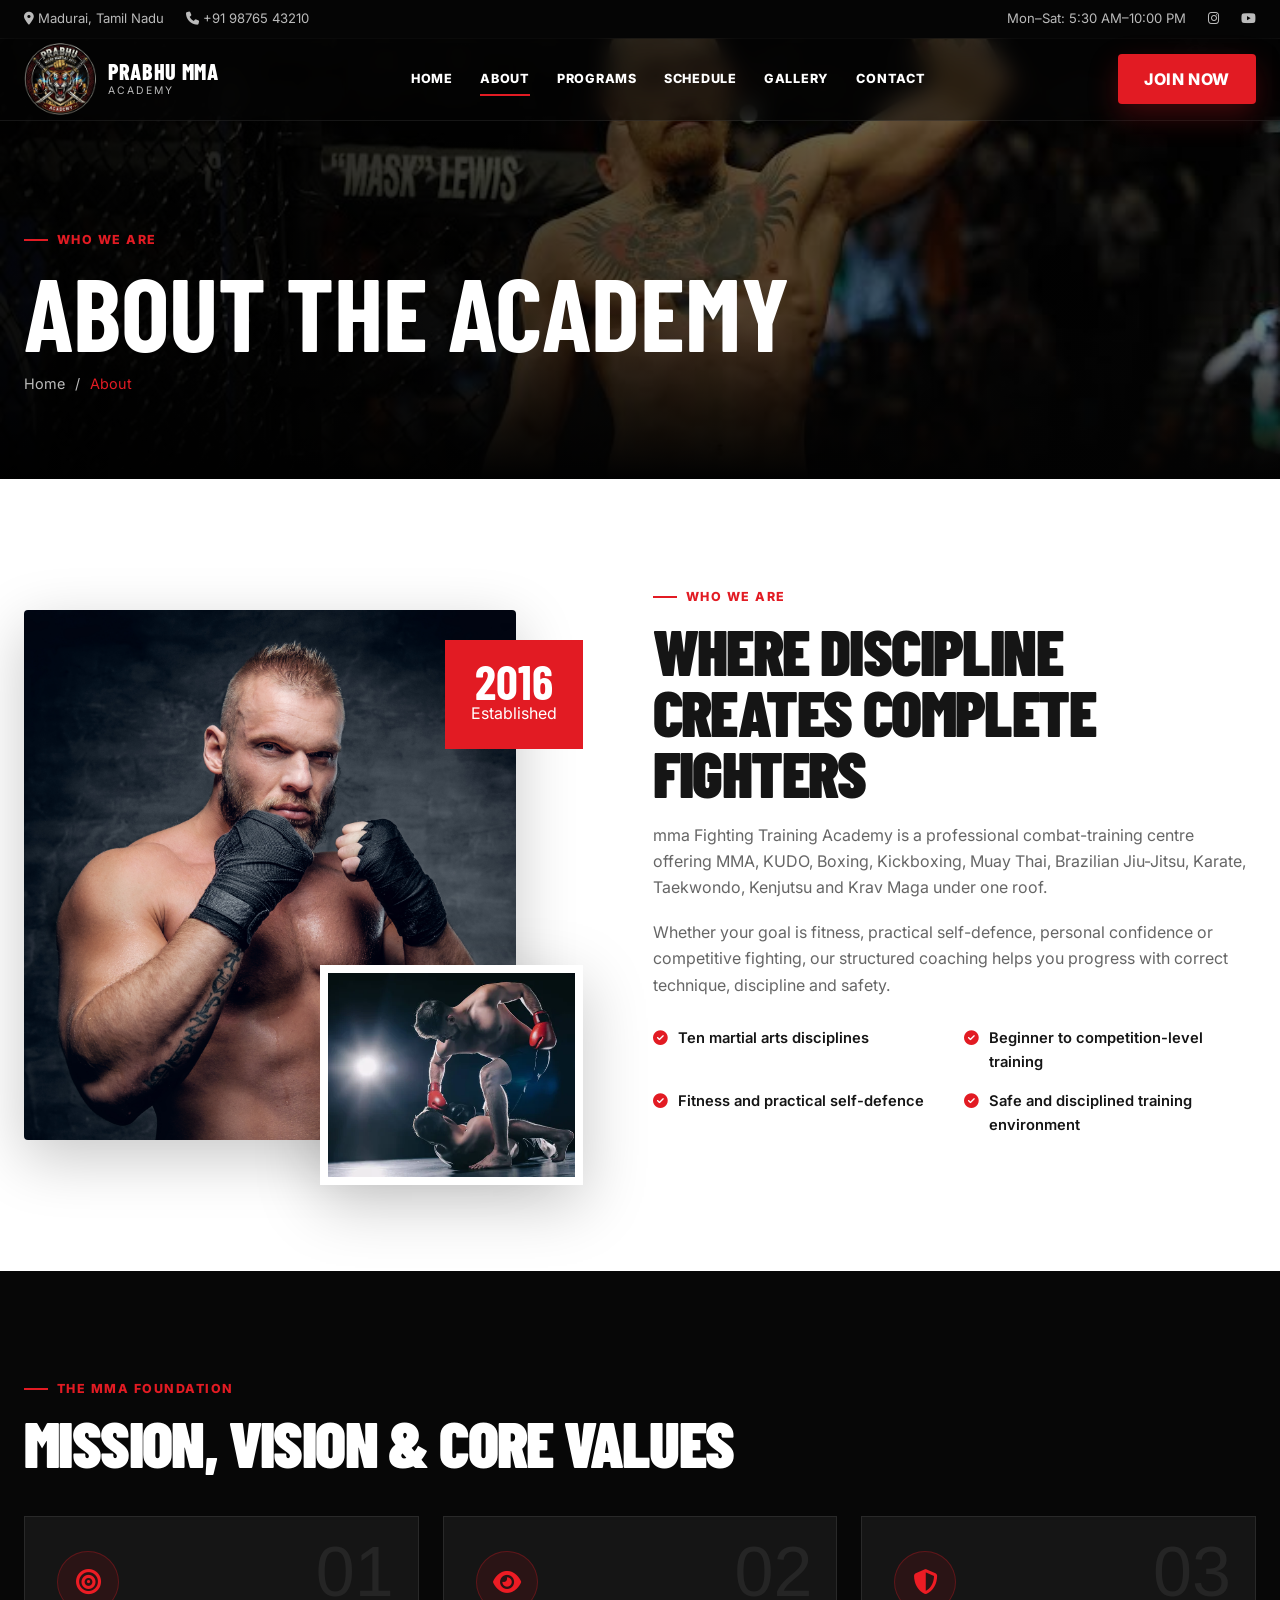
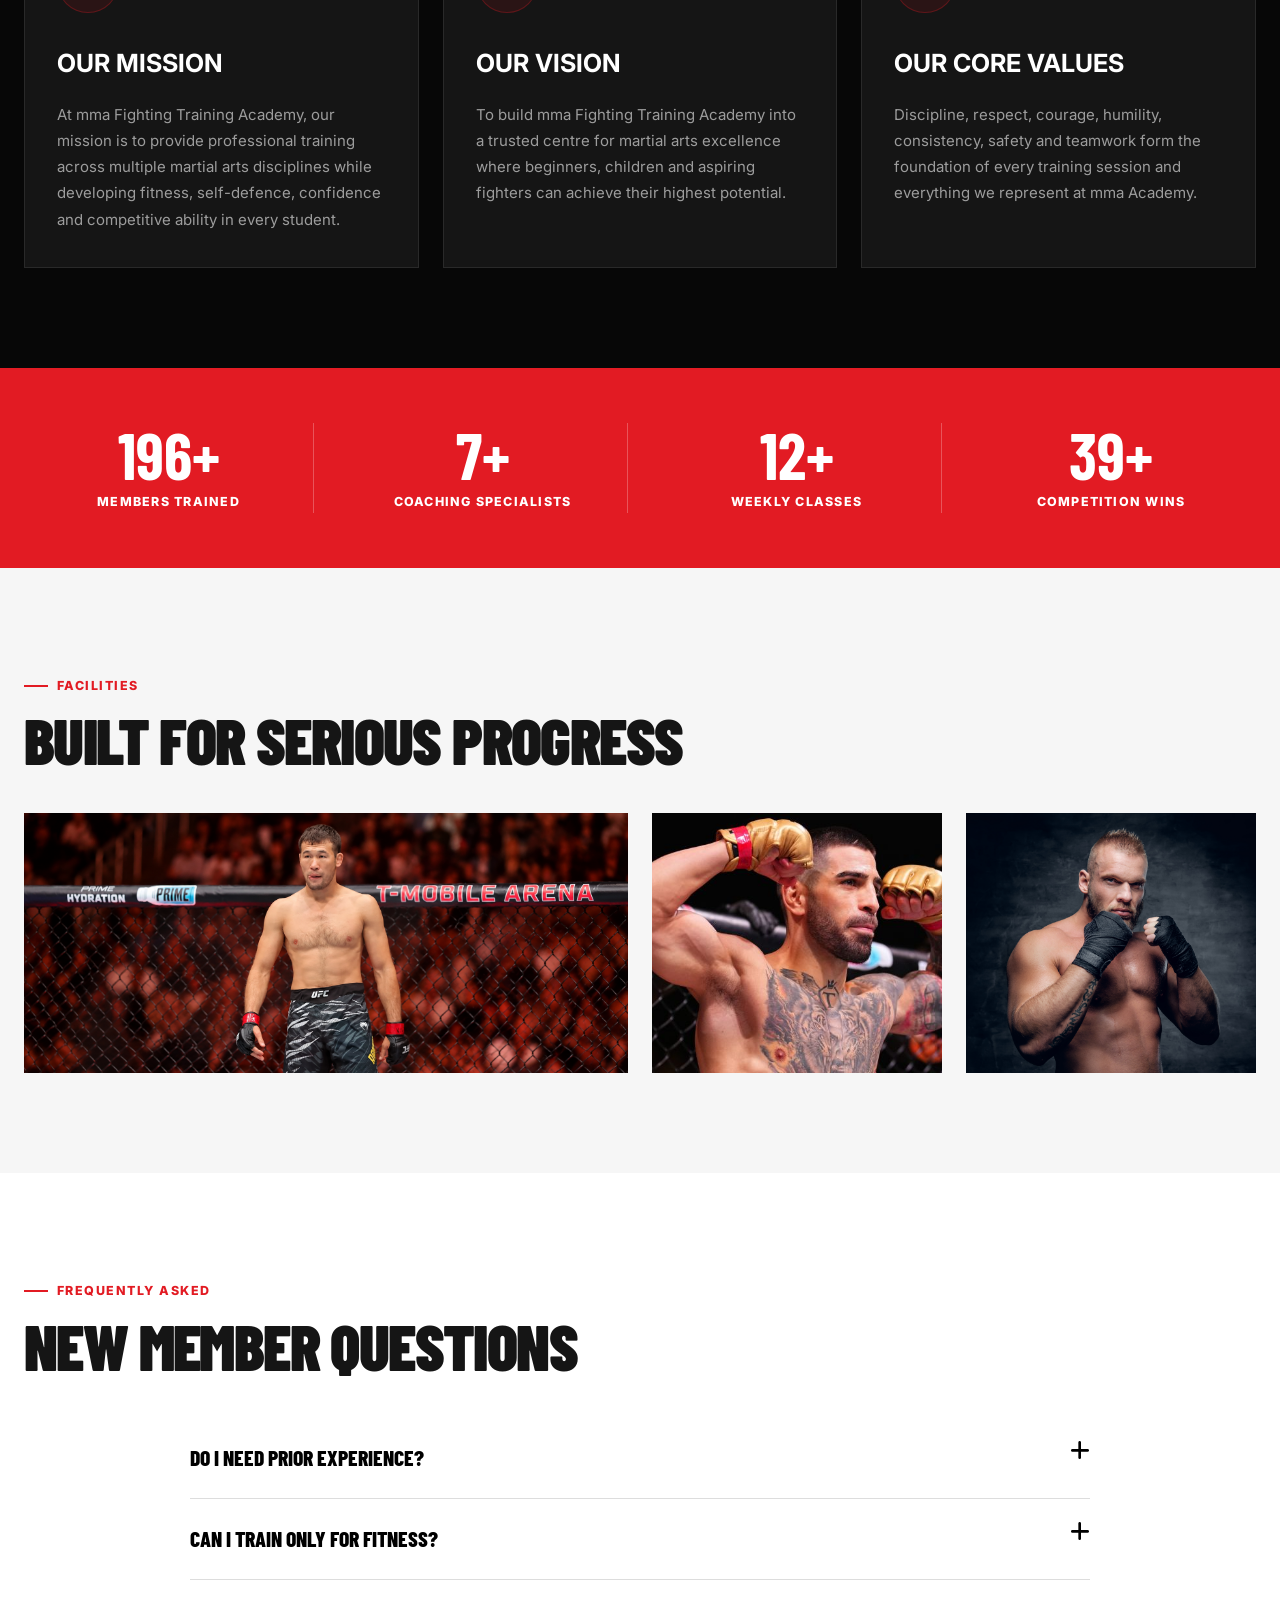
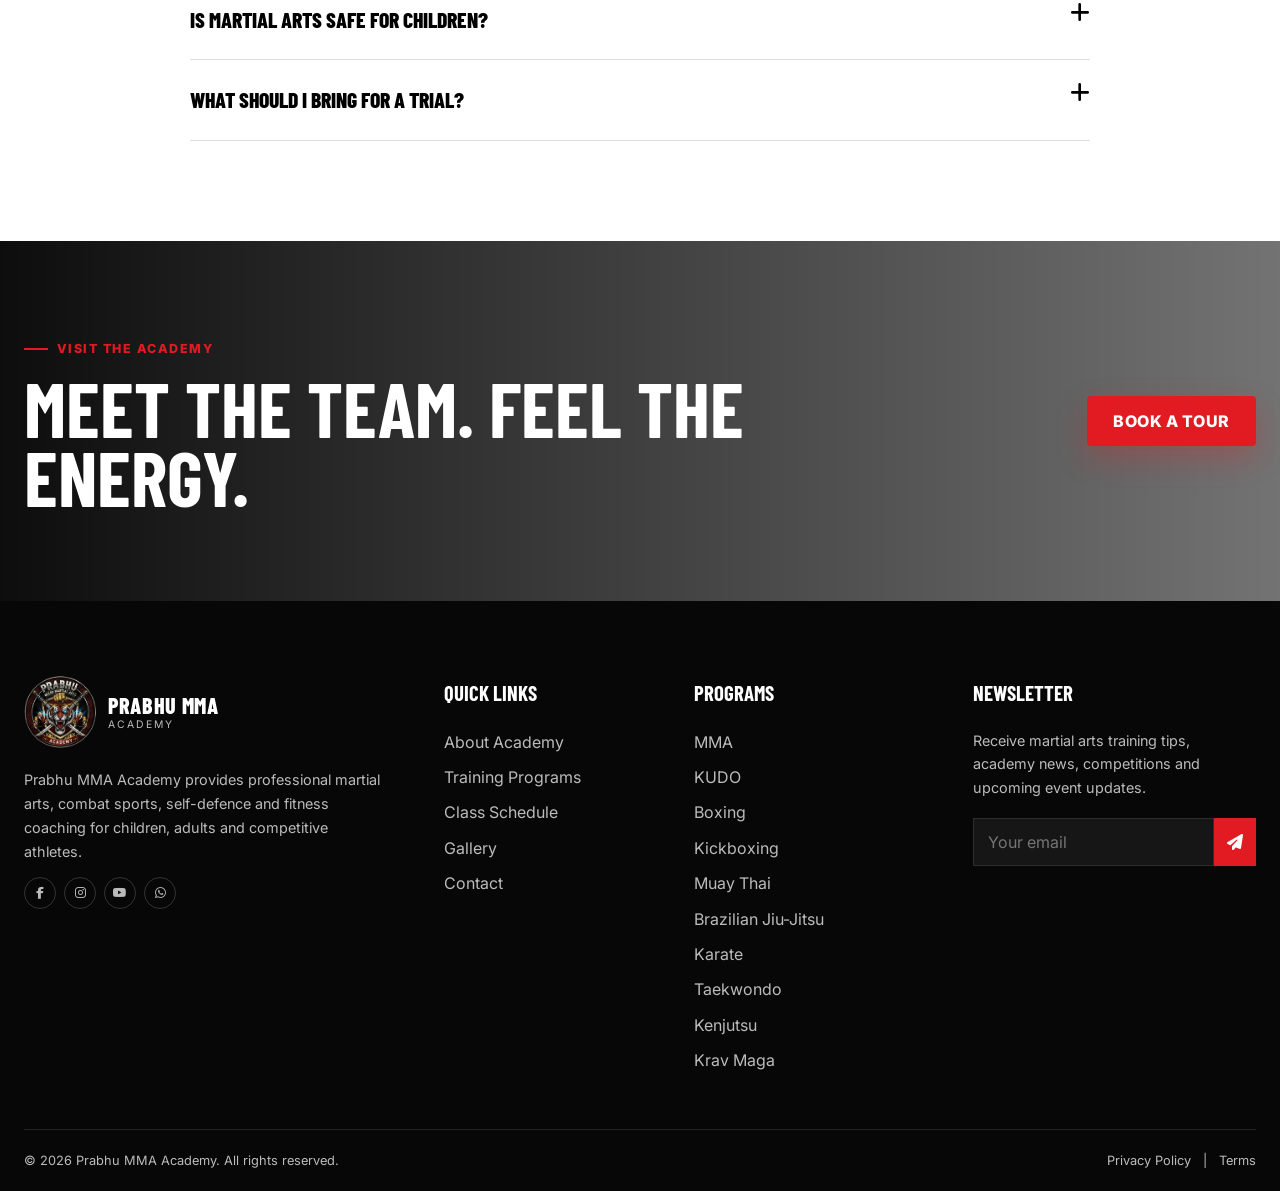
==== commit 441bfc76: "Merge pull request #3 from amihub2026-sys/content con" ====
--- a/about.html
+++ b/about.html
@@ -179,7 +179,7 @@
                 <h2 class="section-title">Built For Serious Progress</h2>
                 <div class="grid gallery-grid">
                     <div class="gallery-item wide reveal">
-                        <img src="./assets/videos/17.webp" alt="Gym">
+                        <img src="./assets/videos/17.png" alt="Gym">
                     </div>
                     <div class="gallery-item reveal">
                         <img src="./assets/videos/18.jpg" alt="Equipment">
--- a/assets/css/style.css
+++ b/assets/css/style.css
@@ -2125,60 +2125,82 @@
 }
 
 .program-card {
-  height: 430px;
-  position: relative;
-  overflow: hidden;
-  border-radius: 4px
-}
-
+    position: relative;
+    min-height: 430px;
+    overflow: hidden;
+    display: flex;
+    align-items: flex-end;
+    background: #000;
+}
+
+/* FULL CARD IMAGE */
 .program-card img {
-  width: 100%;
-  height: 100%;
-  object-fit: cover;
-  transition: .6s
-}
-
-.program-card:after {
-  content: "";
-  position: absolute;
-  inset: 0;
-  background: linear-gradient(0deg, rgba(0, 0, 0, .96), rgba(0, 0, 0, .05) 70%)
-}
-
+    position: absolute;
+    inset: 0;
+    width: 100%;
+    height: 100%;
+object-fit: cover;
+object-position: center top;
+
+    z-index: 0;
+
+    transition: transform 0.5s ease;
+}
+
+/* DARK GRADIENT OVER IMAGE */
+.program-card::after {
+    content: "";
+    position: absolute;
+    inset: 0;
+
+    background: linear-gradient(
+        to top,
+        rgba(0, 0, 0, 0.95) 0%,
+        rgba(0, 0, 0, 0.75) 35%,
+        rgba(0, 0, 0, 0.25) 70%,
+        rgba(0, 0, 0, 0.05) 100%
+    );
+
+    z-index: 1;
+}
+
+/* TEXT OVER IMAGE */
+.program-content {
+    position: relative;
+    z-index: 2;
+
+    width: 100%;
+    padding: 28px;
+}
+
+.program-content h3 {
+    margin: 18px 0 12px;
+    color: #fff;
+}
+
+.program-content p {
+    margin: 0;
+    color: #fff;
+    line-height: 1.7;
+}
+
+/* TAG */
+.program-content .tag {
+    display: inline-block;
+    background: #ed1c24;
+    color: #fff;
+
+    padding: 8px 12px;
+
+    font-size: 12px;
+    font-weight: 700;
+    text-transform: uppercase;
+}
+
+/* HOVER */
 .program-card:hover img {
-  transform: scale(1.08)
-}
-
-.program-content {
-  position: absolute;
-  z-index: 2;
-  bottom: 0;
-  padding: 28px;
-  color: #fff
-}
-
-.program-content h3 {
-  font-family: "Barlow Condensed";
-  font-size: 2rem;
-  text-transform: uppercase
-}
-
-.program-content p {
-  color: #ccc;
-  font-size: .9rem;
-  margin-top: 8px
-}
-
-.tag {
-  display: inline-flex;
-  background: var(--red);
-  font-size: .68rem;
-  padding: 5px 9px;
-  font-weight: 800;
-  text-transform: uppercase;
-  margin-bottom: 12px
-}
-
+    transform: scale(1.06);
+}
 /* Benefits */
 .split-dark {
   display: grid;
@@ -2628,7 +2650,7 @@
 /* CTA */
 .cta {
   padding: 90px 0;
-  background: linear-gradient(90deg, rgba(0, 0, 0, .95), rgba(0, 0, 0, .55)), url('./assets/images/5.jpg') center/cover fixed;
+  background: linear-gradient(90deg, rgba(0, 0, 0, .95), rgba(0, 0, 0, .55)), url('../videos/5.jpg') center/cover fixed;
   color: #fff
 }
 
@@ -3989,4 +4011,129 @@
     width: 100%;
   }
 
+}
+
+
+
+.class-card {
+  position: relative;
+  min-height: 305px;
+  padding: 0;
+  overflow: hidden;
+  border: 1px solid #ddd;
+  background: #fff;
+
+  background-position: center;
+  background-size: cover;
+  background-repeat: no-repeat;
+
+  transition: 0.4s ease;
+}
+
+
+/* IMAGES */
+
+.mma-card {
+  --card-image: url("../videos/3.jpg");
+}
+
+.boxing-card {
+  --card-image: url("../videos/4.webp");
+}
+
+.kickboxing-card {
+  --card-image: url("../videos/5.jpg");
+}
+
+.kids-card {
+  --card-image: url("../videos/6.jpg");
+}
+
+
+/* content */
+
+.class-card-content {
+  position: relative;
+  z-index: 2;
+
+  height: 100%;
+  min-height: 305px;
+
+  padding: 32px 25px;
+
+  background: #fff;
+
+  transition: all 0.4s ease;
+}
+
+
+/* IMAGE APPEARS ON HOVER */
+
+.class-card:hover {
+  background-image: var(--card-image);
+}
+
+
+/* dark transparent overlay */
+
+.class-card::before {
+  content: "";
+
+  position: absolute;
+  inset: 0;
+
+  background: rgba(0, 0, 0, 0);
+
+  transition: 0.4s ease;
+
+  z-index: 1;
+}
+
+.class-card:hover::before {
+  background: rgba(0, 0, 0, 0.58);
+}
+
+
+/* IMPORTANT:
+   remove white content background on hover */
+
+.class-card:hover .class-card-content {
+  background: transparent;
+}
+
+
+/* TEXT */
+
+.class-card h3 {
+  color: #080808;
+  transition: 0.3s ease;
+}
+
+.class-card p {
+  color: #666;
+  transition: 0.3s ease;
+}
+
+.class-card a,
+.class-card .class-icon {
+  color: #ed1c24;
+}
+
+
+/* hover text */
+
+.class-card:hover h3,
+.class-card:hover p {
+  color: #fff;
+}
+
+.class-card:hover a {
+  color: #fff;
+}
+
+
+/* subtle effect */
+
+.class-card:hover {
+  transform: translateY(-6px);
 }
